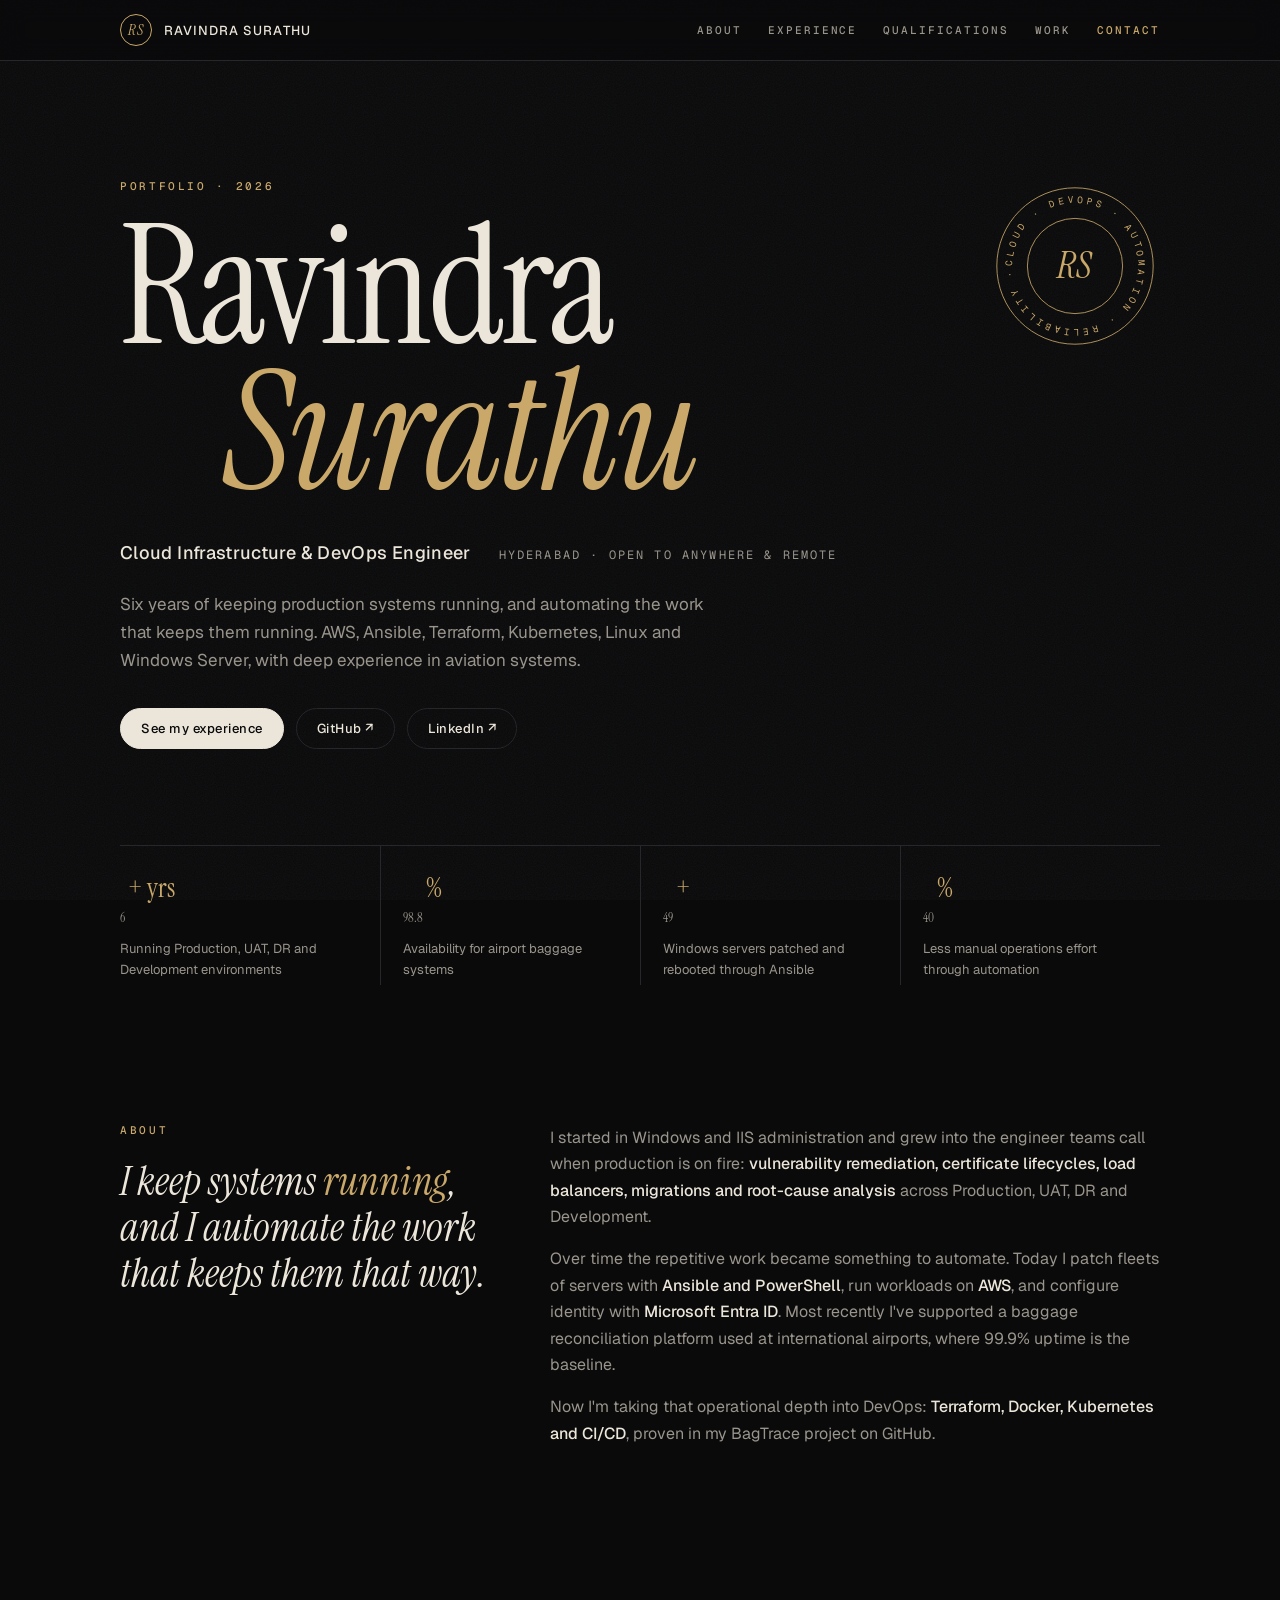
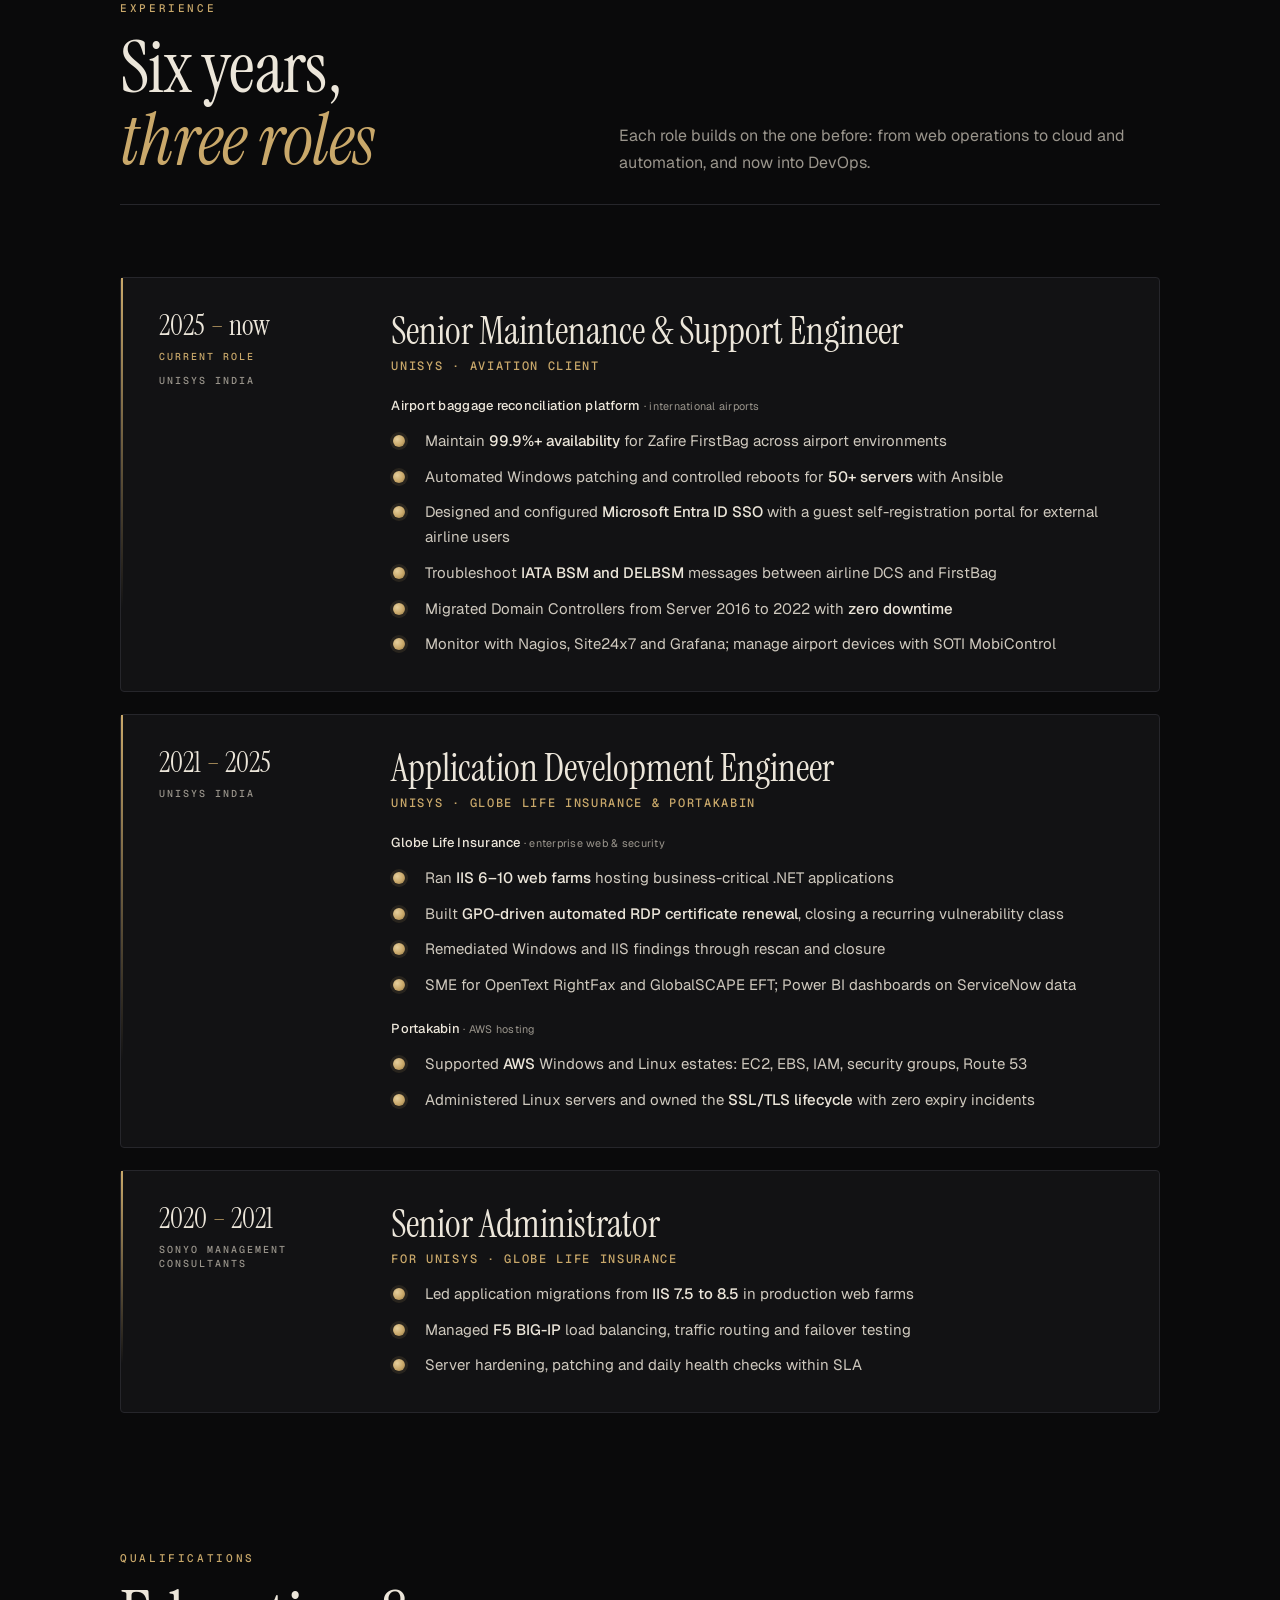
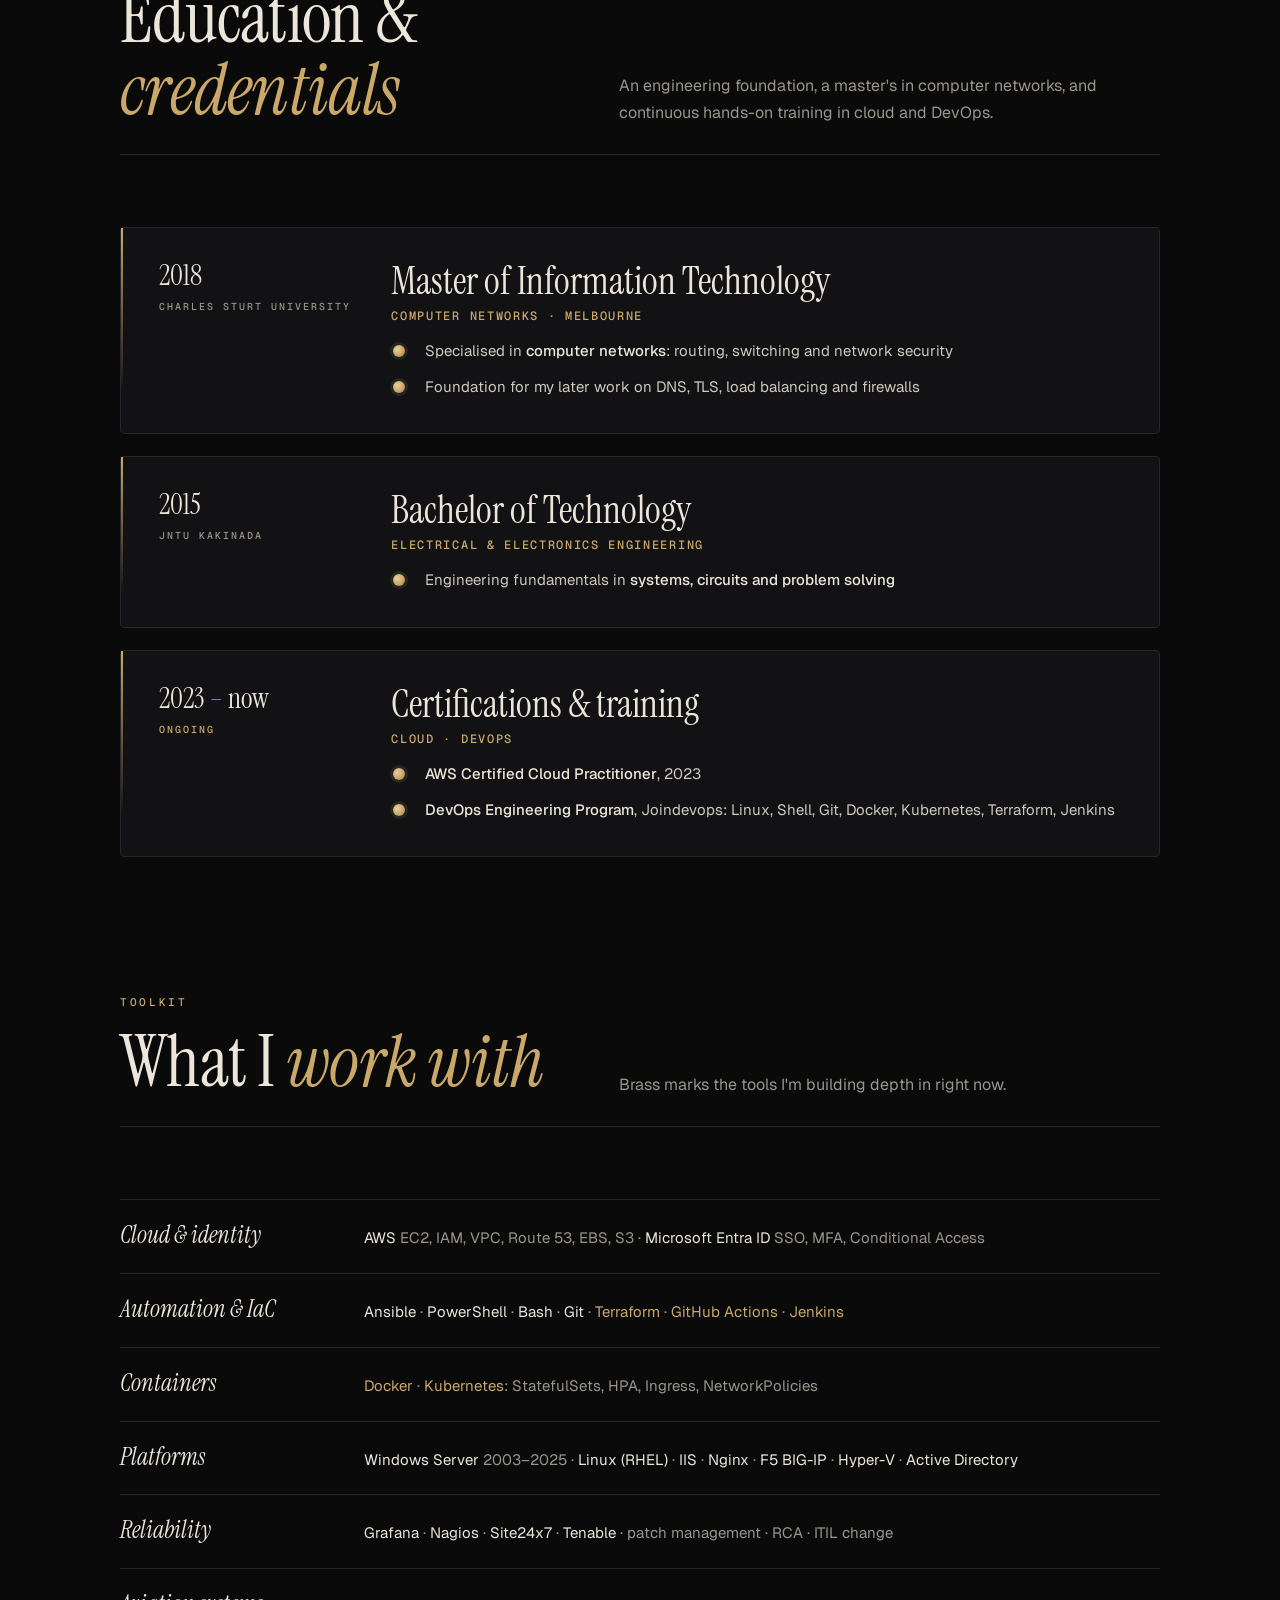
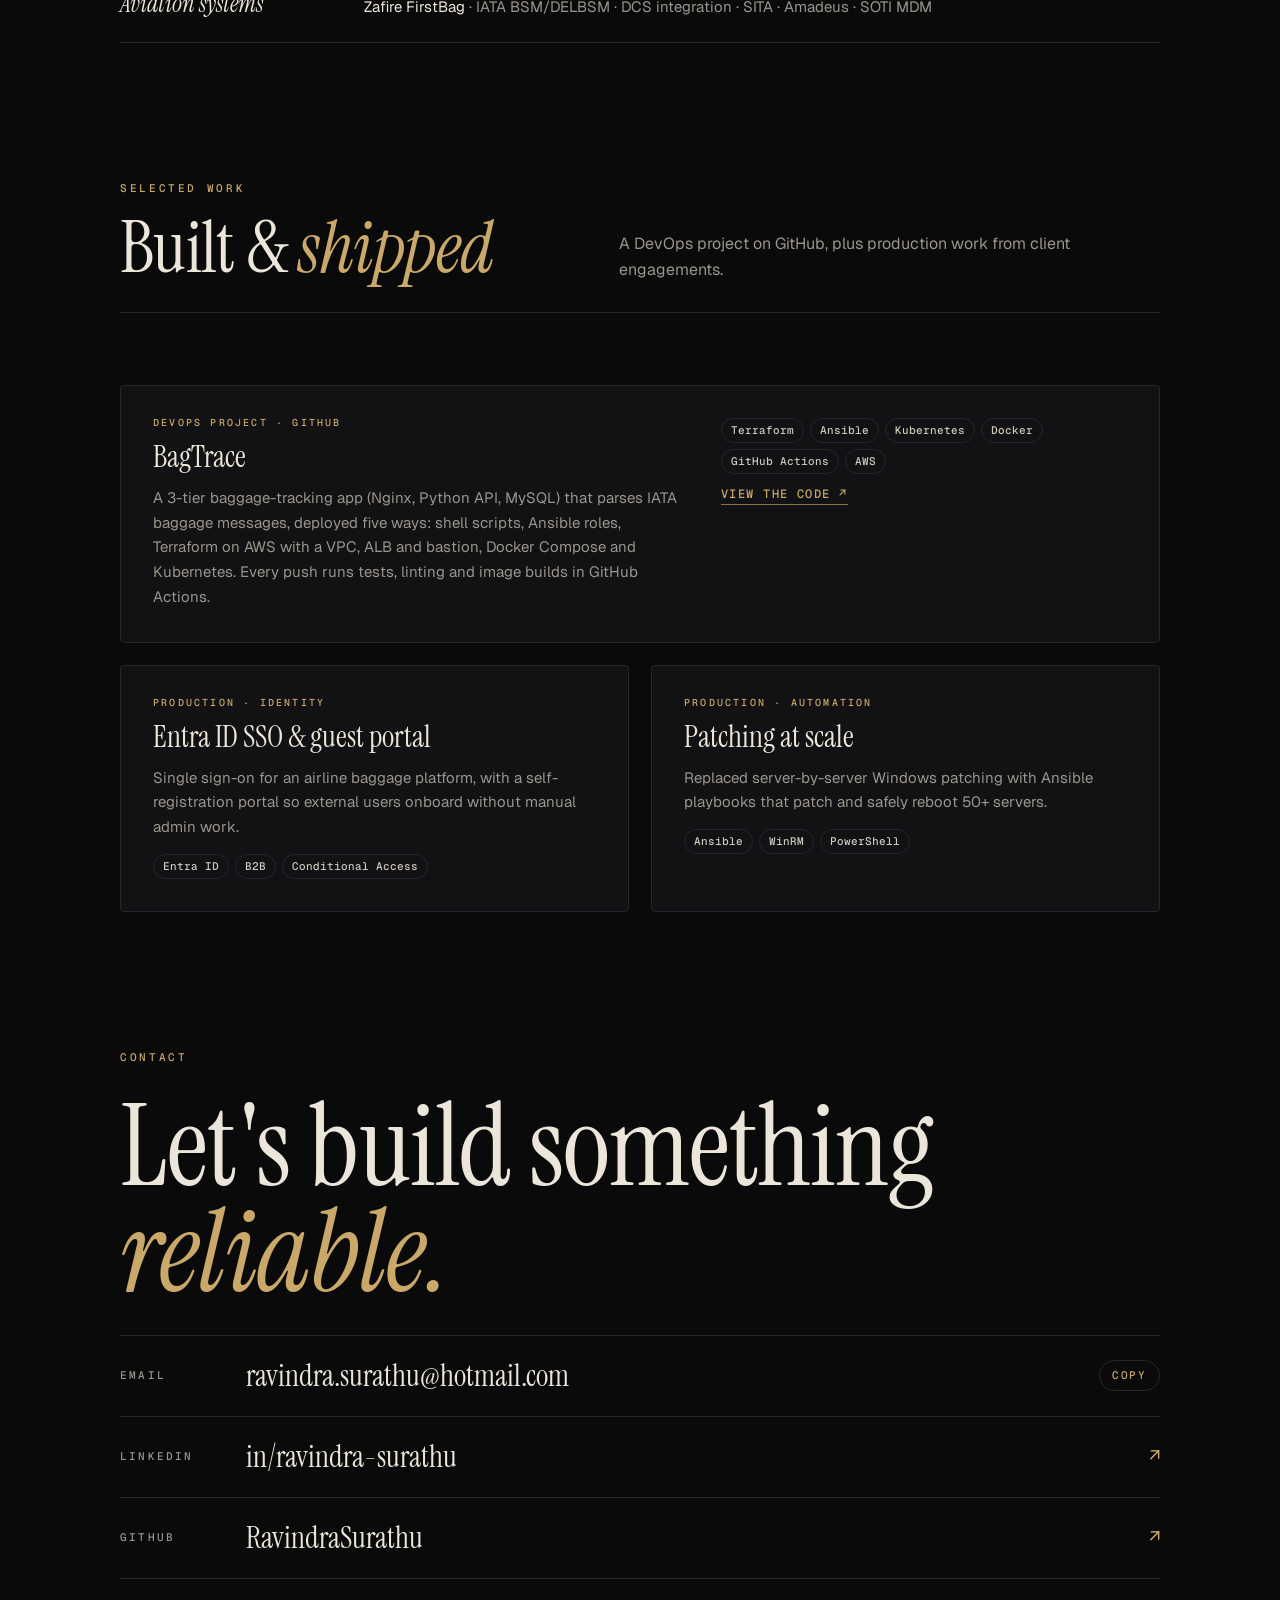
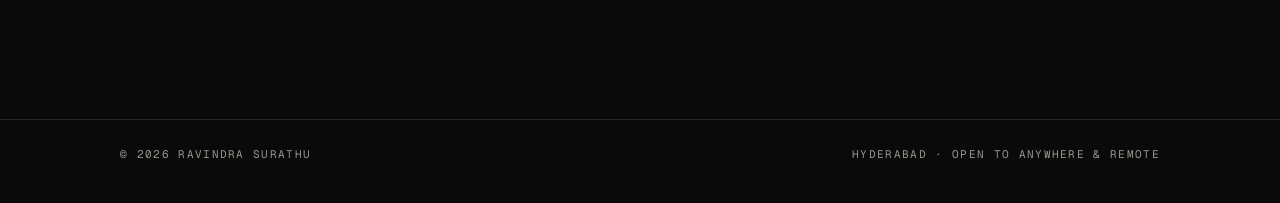
==== classic/index.html @ 998b2d58 "Add classic black portfolio at /classic Black and brass design; experience and qualifications fly in" ====
<!doctype html>
<html lang="en">
<head>
<meta charset="utf-8">
<meta name="viewport" content="width=device-width, initial-scale=1, viewport-fit=cover">
<title>Ravindra Surathu · Portfolio</title>
<meta name="claude:viewport-fit-sides" content="cover">
<meta name="description" content="Ravindra Surathu: Cloud Infrastructure & DevOps Engineer. AWS, Terraform, Ansible, Kubernetes, Linux and Windows Server.">
<link rel="preconnect" href="https://fonts.googleapis.com">
<link rel="preconnect" href="https://fonts.gstatic.com" crossorigin>
<link rel="stylesheet" href="https://fonts.googleapis.com/css2?family=Instrument+Serif:ital@0;1&family=Geist:wght@400;500;600&family=Geist+Mono:wght@400;500&display=swap">
<style>
/* Layout: a black-tie monograph. Generous margins, serif display, brass hairlines.
   Signature motif: a brass seal that stamps. Roles fly in from the right and land with a stamp;
   their bullets stamp down one by one. Deliberately single dark theme. */
:root{
  --ink:#0A0A0B;        /* page */
  --onyx:#121214;       /* raised surface */
  --rule:#26262B;       /* hairlines */
  --ivory:#ECE6DA;      /* primary text */
  --ash:#9A958C;        /* secondary text */
  --brass:#C9A86A;      /* the one accent */
  --brass-deep:#8C7444;
  --serif:"Instrument Serif","Times New Roman",Georgia,serif;
  --sans:"Geist",system-ui,-apple-system,"Segoe UI",sans-serif;
  --mono:"Geist Mono",ui-monospace,Menlo,Consolas,monospace;
  color-scheme:dark;
}
*{box-sizing:border-box}
html{scroll-behavior:smooth;overflow-x:clip}
body{margin:0;background:var(--ink);color:var(--ivory);font:400 16px/1.65 var(--sans);-webkit-font-smoothing:antialiased;overflow-x:clip}
body::before{content:"";position:fixed;inset:0 0 auto;height:env(safe-area-inset-top,0px);z-index:10;background:var(--ink)}
/* faint grain for depth */
body::after{content:"";position:fixed;inset:0;pointer-events:none;z-index:0;opacity:.05;
  background-image:url("data:image/svg+xml,%3Csvg xmlns='http://www.w3.org/2000/svg' width='160' height='160'%3E%3Cfilter id='n'%3E%3CfeTurbulence type='fractalNoise' baseFrequency='.9' numOctaves='2' stitchTiles='stitch'/%3E%3C/filter%3E%3Crect width='100%25' height='100%25' filter='url(%23n)'/%3E%3C/svg%3E")}
a{color:inherit}
:focus-visible{outline:1px solid var(--brass);outline-offset:4px}
.wrap{position:relative;z-index:1;max-width:1080px;margin:0 auto;padding-left:max(20px,env(safe-area-inset-left,0px));padding-right:max(20px,env(safe-area-inset-right,0px))}
.label{font:500 11px/1 var(--mono);letter-spacing:.24em;text-transform:uppercase;color:var(--brass)}
h1,h2,h3{font-family:var(--serif);font-weight:400;margin:0;text-wrap:balance;line-height:1}
h2{font-size:clamp(40px,6vw,72px);letter-spacing:-.01em}
h2 em{color:var(--brass)}
section{padding-block:clamp(80px,11vw,140px);overflow-x:clip}
.sec-head{display:grid;grid-template-columns:minmax(0,1fr) minmax(0,1.2fr);gap:24px 48px;align-items:end;margin-bottom:clamp(40px,6vw,72px);padding-bottom:28px;border-bottom:1px solid var(--rule)}
.sec-head p{margin:0;color:var(--ash);max-width:46ch}
@media (max-width:760px){.sec-head{grid-template-columns:1fr}}

/* progress hairline */
.progress{position:fixed;top:env(safe-area-inset-top,0px);left:0;height:1px;width:100%;transform-origin:0 50%;transform:scaleX(0);background:var(--brass);z-index:30}

/* ---------- nav ---------- */
nav{position:sticky;top:env(safe-area-inset-top,0px);z-index:20;background:rgba(10,10,11,.78);backdrop-filter:blur(12px);border-bottom:1px solid var(--rule)}
nav .wrap{display:flex;justify-content:space-between;align-items:center;gap:16px;padding-block:14px}
.mark{display:flex;align-items:center;gap:12px;text-decoration:none}
.mark .seal-sm{width:32px;height:32px;border-radius:50%;border:1px solid var(--brass);display:grid;place-items:center;font:italic 15px/1 var(--serif);color:var(--brass)}
.mark span{font:500 13px/1 var(--sans);letter-spacing:.08em}
.links{display:flex;gap:26px;font:500 11px/1 var(--mono);letter-spacing:.18em;text-transform:uppercase}
.links a{text-decoration:none;color:var(--ash);transition:color .2s}
.links a:hover{color:var(--ivory)}
@media (max-width:720px){.links a:not(.keep){display:none}}

/* ---------- hero ---------- */
.hero{padding-block:clamp(64px,10vw,120px) clamp(56px,8vw,96px)}
.hero-grid{display:grid;grid-template-columns:minmax(0,1fr) auto;gap:40px;align-items:start}
.hero h1{font-size:clamp(64px,13vw,168px);letter-spacing:-.02em;line-height:.88}
.hero h1 .l2{display:block;font-style:italic;color:var(--brass);padding-left:clamp(24px,8vw,120px)}
.hero .role{margin-top:34px;display:flex;flex-wrap:wrap;gap:10px 28px;align-items:baseline}
.hero .role b{font:500 clamp(15px,1.6vw,18px)/1.3 var(--sans);letter-spacing:.02em}
.hero .role span{font:400 12px/1 var(--mono);letter-spacing:.18em;text-transform:uppercase;color:var(--ash)}
.hero p.lede{max-width:56ch;color:var(--ash);margin:26px 0 0;font-size:17px}
.cta{display:flex;flex-wrap:wrap;gap:12px;margin-top:34px}
.btn{display:inline-flex;align-items:center;gap:10px;padding:13px 20px;border:1px solid var(--rule);border-radius:999px;text-decoration:none;font:500 13px/1 var(--sans);letter-spacing:.04em;transition:border-color .25s,background .25s,color .25s}
.btn:hover{border-color:var(--brass)}
.btn.solid{background:var(--ivory);color:var(--ink);border-color:var(--ivory)}
.btn.solid:hover{background:var(--brass);border-color:var(--brass)}
/* the big seal */
.seal{width:clamp(120px,14vw,170px);aspect-ratio:1;position:relative;color:var(--brass)}
.seal svg{width:100%;height:100%;display:block}
.seal .spin{transform-origin:50% 50%;animation:spin 40s linear infinite}
@keyframes spin{to{transform:rotate(360deg)}}
.seal.stamped{animation:bigStamp .9s cubic-bezier(.2,.9,.2,1) both .5s}
@keyframes bigStamp{0%{transform:scale(2.4) rotate(-14deg);opacity:0}55%{transform:scale(.92) rotate(2deg);opacity:1}75%{transform:scale(1.04) rotate(0)}100%{transform:scale(1)}}
@media (max-width:640px){.hero-grid{grid-template-columns:1fr}.seal{order:-1;width:110px}}

/* figures */
.figures{display:grid;grid-template-columns:repeat(4,minmax(0,1fr));border-top:1px solid var(--rule)}
.fig{padding:26px 22px 4px 0;display:grid;gap:8px}
.fig+.fig{padding-left:22px;border-left:1px solid var(--rule)}
.fig b{font:400 clamp(44px,5.4vw,64px)/.9 var(--serif);font-variant-numeric:tabular-nums}
.fig b sup{font-size:.42em;color:var(--brass);margin-left:3px;vertical-align:.95em}
.fig span{font-size:13px;color:var(--ash);max-width:24ch}
@media (max-width:760px){.figures{grid-template-columns:repeat(2,minmax(0,1fr))}.fig:nth-child(3){padding-left:0;border-left:0}.fig:nth-child(n+3){border-top:1px solid var(--rule)}}

/* ---------- about ---------- */
.about-grid{display:grid;grid-template-columns:minmax(0,1fr) minmax(0,1.6fr);gap:48px}
.about-grid .quote{font:italic 400 clamp(28px,3.4vw,40px)/1.15 var(--serif);color:var(--ivory)}
.about-grid .quote em{color:var(--brass)}
.about-grid p{margin:0 0 16px;color:var(--ash);max-width:62ch}
.about-grid p strong{color:var(--ivory);font-weight:500}
@media (max-width:760px){.about-grid{grid-template-columns:1fr;gap:24px}}

/* ---------- entries (experience + qualifications) ---------- */
.entries{display:grid;gap:22px}
.entry{display:grid;grid-template-columns:200px minmax(0,1fr);gap:32px;padding:34px clamp(20px,3vw,40px);background:var(--onyx);border:1px solid var(--rule);border-radius:4px;position:relative;will-change:transform}
.entry::before{content:"";position:absolute;left:0;top:0;bottom:0;width:2px;background:linear-gradient(var(--brass),transparent 80%);opacity:0;transition:opacity .6s .5s}
.entry.in::before{opacity:1}
.when{display:grid;gap:10px;align-content:start}
.when .yrs{font:400 28px/1 var(--serif);color:var(--ivory)}
.when .yrs i{color:var(--brass)}
.when .tag{font:500 10px/1.4 var(--mono);letter-spacing:.2em;text-transform:uppercase;color:var(--ash)}
.when .now{color:var(--brass)}
.entry h3{font-size:clamp(28px,3.2vw,38px)}
.entry .org{margin-top:8px;font:500 12px/1.4 var(--mono);letter-spacing:.14em;text-transform:uppercase;color:var(--brass)}
.entry .sub{margin:22px 0 10px;font:500 13px/1.4 var(--sans);color:var(--ivory);letter-spacing:.02em}
.entry .sub small{color:var(--ash);font-weight:400}
.entry p.note{margin:12px 0 0;color:var(--ash);font-size:15px}
.stamps{list-style:none;margin:14px 0 0;padding:0;display:grid;gap:11px}
.stamps li{position:relative;padding-left:34px;color:#CFC9BE;font-size:15px}
.stamps li::before{content:"";position:absolute;left:2px;top:.42em;width:12px;height:12px;border-radius:50%;
  background:radial-gradient(circle at 35% 35%,#E6CF9C,var(--brass) 55%,var(--brass-deep));box-shadow:0 0 0 3px rgba(201,168,106,.12)}
.stamps li::after{content:"";position:absolute;left:2px;top:.42em;width:12px;height:12px;border-radius:50%;border:1px solid var(--brass);opacity:0}
.stamps li b{color:var(--ivory);font-weight:500}
@media (max-width:720px){.entry{grid-template-columns:1fr;gap:16px}}

/* fly-in from the right, then stamp */
.fly.pre{opacity:0;transform:translateX(min(36vw,420px))}
.fly.in{animation:flyStamp 1s cubic-bezier(.16,.84,.24,1) both}
@keyframes flyStamp{
  0%{opacity:0;transform:translateX(min(36vw,420px)) rotate(1.2deg)}
  58%{opacity:1;transform:translateX(-14px) rotate(-.3deg)}
  70%{transform:translateX(0) scale(1.025);box-shadow:0 30px 60px -30px rgba(0,0,0,.9)}
  80%{transform:scale(.988)}
  100%{transform:none}
}
.fly.pre .stamps li{opacity:0}
.fly.in .stamps li{animation:stampLi .6s cubic-bezier(.2,.9,.25,1) both;animation-delay:calc(.75s + var(--n) * .12s)}
.fly.in .stamps li::before{animation:seal .6s cubic-bezier(.2,.9,.25,1) both;animation-delay:calc(.75s + var(--n) * .12s)}
.fly.in .stamps li::after{animation:ring .9s ease-out both;animation-delay:calc(.95s + var(--n) * .12s)}
@keyframes stampLi{0%{opacity:0;transform:translateX(70px)}55%{opacity:1;transform:translateX(0) translateY(-5px) scale(1.04)}72%{transform:translateY(1px) scale(.99)}100%{opacity:1;transform:none}}
@keyframes seal{0%{transform:scale(2.6) rotate(-30deg);opacity:0}60%{transform:scale(.8) rotate(0);opacity:1}100%{transform:scale(1)}}
@keyframes ring{0%{opacity:.9;transform:scale(1)}100%{opacity:0;transform:scale(3.2)}}

/* ---------- skills ---------- */
.skills{display:grid;border-top:1px solid var(--rule)}
.skill-row{display:grid;grid-template-columns:220px minmax(0,1fr);gap:24px;padding:22px 0;border-bottom:1px solid var(--rule);align-items:baseline}
.skill-row h4{margin:0;font:italic 400 24px/1.1 var(--serif);color:var(--ivory)}
.skill-row p{margin:0;color:var(--ash);font-size:15px}
.skill-row p span{color:var(--ivory)}
.skill-row p i{font-style:normal;color:var(--brass)}
@media (max-width:640px){.skill-row{grid-template-columns:1fr;gap:6px}}

/* ---------- work ---------- */
.works{display:grid;grid-template-columns:repeat(2,minmax(0,1fr));gap:22px}
.work{padding:32px;border:1px solid var(--rule);border-radius:4px;display:grid;gap:14px;align-content:start;background:var(--onyx);transition:border-color .3s,transform .3s}
.work:hover{border-color:var(--brass-deep);transform:translateY(-3px)}
.work .k{font:500 10px/1 var(--mono);letter-spacing:.22em;text-transform:uppercase;color:var(--brass)}
.work h3{font-size:30px}
.work p{margin:0;color:var(--ash);font-size:15px}
.work .chips{display:flex;flex-wrap:wrap;gap:6px}
.work .chips span{font:500 11px/1 var(--mono);padding:6px 9px;border:1px solid var(--rule);border-radius:999px;color:#CFC9BE}
.work a.more{justify-self:start;font:500 12px/1 var(--mono);letter-spacing:.12em;text-transform:uppercase;color:var(--brass);text-decoration:none;border-bottom:1px solid var(--brass-deep);padding-bottom:4px}
.work.feature{grid-column:1/-1;grid-template-columns:minmax(0,1.3fr) minmax(0,1fr);gap:14px 40px}
.work.feature .side{display:grid;gap:14px;align-content:start}
@media (max-width:760px){.works{grid-template-columns:1fr}.work.feature{grid-template-columns:1fr}}

/* ---------- contact ---------- */
.contact{text-align:left;display:grid;gap:30px}
.contact h2{font-size:clamp(48px,9vw,120px);line-height:.92}
.contact h2 em{display:block}
.c-rows{display:grid;border-top:1px solid var(--rule)}
.c-row{display:flex;justify-content:space-between;align-items:center;gap:16px;padding:22px 0;border-bottom:1px solid var(--rule);text-decoration:none;min-width:0}
.c-row .k{font:500 11px/1 var(--mono);letter-spacing:.2em;text-transform:uppercase;color:var(--ash);width:110px;flex:none}
.c-row .v{flex:1;font:400 clamp(20px,2.6vw,30px)/1.2 var(--serif);overflow-wrap:anywhere;user-select:all}
.c-row .go{color:var(--brass);font-size:18px}
.c-row button{background:none;border:1px solid var(--rule);color:var(--brass);font:500 11px/1 var(--mono);letter-spacing:.16em;padding:9px 12px;border-radius:999px;cursor:pointer}
a.c-row:hover .v{color:var(--brass)}
footer{position:relative;z-index:1;border-top:1px solid var(--rule);padding-block:26px 40px;color:var(--ash);font:400 11px/1.6 var(--mono);letter-spacing:.12em;text-transform:uppercase}
footer .wrap{display:flex;justify-content:space-between;gap:12px;flex-wrap:wrap}

/* simple fade for non-entry blocks below the fold */
.rise.pre{opacity:0;transform:translateY(24px)}
.rise.in{opacity:1;transform:none;transition:opacity .8s ease,transform .8s ease}

@media (prefers-reduced-motion:reduce){
  *,*::before,*::after{animation:none!important;transition:none!important}
  .fly.pre,.rise.pre,.fly.pre .stamps li{opacity:1!important;transform:none!important}
  html{scroll-behavior:auto}
}
</style>
</head>
<body>

<div class="progress" id="progress" aria-hidden="true"></div>

<nav>
  <div class="wrap">
    <a class="mark" href="#top"><span class="seal-sm">RS</span><span>RAVINDRA SURATHU</span></a>
    <div class="links">
      <a href="#about">About</a><a href="#experience">Experience</a><a href="#qualifications">Qualifications</a><a href="#work">Work</a><a class="keep" href="#contact" style="color:var(--brass)">Contact</a>
    </div>
  </div>
</nav>

<header class="hero" id="top">
  <div class="wrap">
    <div class="hero-grid">
      <div>
        <div class="label">Portfolio · 2026</div>
        <h1 style="margin-top:22px">Ravindra<span class="l2">Surathu</span></h1>
        <div class="role"><b>Cloud Infrastructure &amp; DevOps Engineer</b><span>Hyderabad · Open to anywhere &amp; remote</span></div>
        <p class="lede">Six years of keeping production systems running, and automating the work that keeps them running. AWS, Ansible, Terraform, Kubernetes, Linux and Windows Server, with deep experience in aviation systems.</p>
        <div class="cta">
          <a class="btn solid" href="#experience">See my experience</a>
          <a class="btn" href="https://github.com/RavindraSurathu" target="_blank" rel="noopener">GitHub ↗</a>
          <a class="btn" href="https://www.linkedin.com/in/ravindra-surathu/" target="_blank" rel="noopener">LinkedIn ↗</a>
        </div>
      </div>
      <div class="seal stamped" aria-hidden="true">
        <svg viewBox="0 0 200 200">
          <defs><path id="circ" d="M100,100 m-74,0 a74,74 0 1,1 148,0 a74,74 0 1,1 -148,0"/></defs>
          <g class="spin">
            <text font-family="Geist Mono, monospace" font-size="11" fill="currentColor" textLength="458" lengthAdjust="spacing">
              <textPath href="#circ">CLOUD · DEVOPS · AUTOMATION · RELIABILITY ·</textPath>
            </text>
          </g>
          <circle cx="100" cy="100" r="92" fill="none" stroke="currentColor" stroke-width="1"/>
          <circle cx="100" cy="100" r="56" fill="none" stroke="currentColor" stroke-width="1"/>
          <text x="100" y="114" text-anchor="middle" font-family="Instrument Serif, serif" font-style="italic" font-size="44" fill="currentColor">RS</text>
        </svg>
      </div>
    </div>
  </div>
</header>

<div class="wrap">
  <div class="figures">
    <div class="fig"><b><span class="count" data-to="6">6</span><sup>+ yrs</sup></b><span>Running Production, UAT, DR and Development environments</span></div>
    <div class="fig"><b><span class="count" data-to="99.9" data-dec="1">99.9</span><sup>%</sup></b><span>Availability for airport baggage systems</span></div>
    <div class="fig"><b><span class="count" data-to="50">50</span><sup>+</sup></b><span>Windows servers patched and rebooted through Ansible</span></div>
    <div class="fig"><b><span class="count" data-to="40">40</span><sup>%</sup></b><span>Less manual operations effort through automation</span></div>
  </div>
</div>

<main>
<section id="about">
  <div class="wrap">
    <div class="about-grid rise">
      <div><div class="label" style="margin-bottom:22px">About</div><div class="quote">I keep systems <em>running</em>, and I automate the work that keeps them that way.</div></div>
      <div>
        <p>I started in Windows and IIS administration and grew into the engineer teams call when production is on fire: <strong>vulnerability remediation, certificate lifecycles, load balancers, migrations and root-cause analysis</strong> across Production, UAT, DR and Development.</p>
        <p>Over time the repetitive work became something to automate. Today I patch fleets of servers with <strong>Ansible and PowerShell</strong>, run workloads on <strong>AWS</strong>, and configure identity with <strong>Microsoft Entra ID</strong>. Most recently I've supported a baggage reconciliation platform used at international airports, where 99.9% uptime is the baseline.</p>
        <p>Now I'm taking that operational depth into DevOps: <strong>Terraform, Docker, Kubernetes and CI/CD</strong>, proven in my BagTrace project on GitHub.</p>
      </div>
    </div>
  </div>
</section>

<section id="experience" style="padding-top:0">
  <div class="wrap">
    <div class="sec-head"><div><div class="label" style="margin-bottom:18px">Experience</div><h2>Six years, <em>three roles</em></h2></div><p>Each role builds on the one before: from web operations to cloud and automation, and now into DevOps.</p></div>
    <div class="entries">
      <article class="entry fly">
        <div class="when"><div class="yrs">2025 <i>–</i> now</div><div class="tag now">Current role</div><div class="tag">Unisys India</div></div>
        <div>
          <h3>Senior Maintenance &amp; Support Engineer</h3>
          <div class="org">Unisys · Aviation client</div>
          <div class="sub">Airport baggage reconciliation platform <small>· international airports</small></div>
          <ul class="stamps">
            <li>Maintain <b>99.9%+ availability</b> for Zafire FirstBag across airport environments</li>
            <li>Automated Windows patching and controlled reboots for <b>50+ servers</b> with Ansible</li>
            <li>Designed and configured <b>Microsoft Entra ID SSO</b> with a guest self-registration portal for external airline users</li>
            <li>Troubleshoot <b>IATA BSM and DELBSM</b> messages between airline DCS and FirstBag</li>
            <li>Migrated Domain Controllers from Server 2016 to 2022 with <b>zero downtime</b></li>
            <li>Monitor with Nagios, Site24x7 and Grafana; manage airport devices with SOTI MobiControl</li>
          </ul>
        </div>
      </article>

      <article class="entry fly">
        <div class="when"><div class="yrs">2021 <i>–</i> 2025</div><div class="tag">Unisys India</div></div>
        <div>
          <h3>Application Development Engineer</h3>
          <div class="org">Unisys · Globe Life Insurance &amp; Portakabin</div>
          <div class="sub">Globe Life Insurance <small>· enterprise web &amp; security</small></div>
          <ul class="stamps">
            <li>Ran <b>IIS 6–10 web farms</b> hosting business-critical .NET applications</li>
            <li>Built <b>GPO-driven automated RDP certificate renewal</b>, closing a recurring vulnerability class</li>
            <li>Remediated Windows and IIS findings through rescan and closure</li>
            <li>SME for OpenText RightFax and GlobalSCAPE EFT; Power BI dashboards on ServiceNow data</li>
          </ul>
          <div class="sub">Portakabin <small>· AWS hosting</small></div>
          <ul class="stamps">
            <li>Supported <b>AWS</b> Windows and Linux estates: EC2, EBS, IAM, security groups, Route 53</li>
            <li>Administered Linux servers and owned the <b>SSL/TLS lifecycle</b> with zero expiry incidents</li>
          </ul>
        </div>
      </article>

      <article class="entry fly">
        <div class="when"><div class="yrs">2020 <i>–</i> 2021</div><div class="tag">Sonyo Management Consultants</div></div>
        <div>
          <h3>Senior Administrator</h3>
          <div class="org">For Unisys · Globe Life Insurance</div>
          <ul class="stamps">
            <li>Led application migrations from <b>IIS 7.5 to 8.5</b> in production web farms</li>
            <li>Managed <b>F5 BIG-IP</b> load balancing, traffic routing and failover testing</li>
            <li>Server hardening, patching and daily health checks within SLA</li>
          </ul>
        </div>
      </article>
    </div>
  </div>
</section>

<section id="qualifications" style="padding-top:0">
  <div class="wrap">
    <div class="sec-head"><div><div class="label" style="margin-bottom:18px">Qualifications</div><h2>Education &amp; <em>credentials</em></h2></div><p>An engineering foundation, a master's in computer networks, and continuous hands-on training in cloud and DevOps.</p></div>
    <div class="entries">
      <article class="entry fly">
        <div class="when"><div class="yrs">2018</div><div class="tag">Charles Sturt University</div></div>
        <div>
          <h3>Master of Information Technology</h3>
          <div class="org">Computer Networks · Melbourne</div>
          <ul class="stamps">
            <li>Specialised in <b>computer networks</b>: routing, switching and network security</li>
            <li>Foundation for my later work on DNS, TLS, load balancing and firewalls</li>
          </ul>
        </div>
      </article>
      <article class="entry fly">
        <div class="when"><div class="yrs">2015</div><div class="tag">JNTU Kakinada</div></div>
        <div>
          <h3>Bachelor of Technology</h3>
          <div class="org">Electrical &amp; Electronics Engineering</div>
          <ul class="stamps">
            <li>Engineering fundamentals in <b>systems, circuits and problem solving</b></li>
          </ul>
        </div>
      </article>
      <article class="entry fly">
        <div class="when"><div class="yrs">2023 <i>–</i> now</div><div class="tag now">Ongoing</div></div>
        <div>
          <h3>Certifications &amp; training</h3>
          <div class="org">Cloud · DevOps</div>
          <ul class="stamps">
            <li><b>AWS Certified Cloud Practitioner</b>, 2023</li>
            <li><b>DevOps Engineering Program</b>, Joindevops: Linux, Shell, Git, Docker, Kubernetes, Terraform, Jenkins</li>
          </ul>
        </div>
      </article>
    </div>
  </div>
</section>

<section id="skills" style="padding-top:0">
  <div class="wrap">
    <div class="sec-head"><div><div class="label" style="margin-bottom:18px">Toolkit</div><h2>What I <em>work with</em></h2></div><p>Brass marks the tools I'm building depth in right now.</p></div>
    <div class="skills rise">
      <div class="skill-row"><h4>Cloud &amp; identity</h4><p><span>AWS</span> EC2, IAM, VPC, Route 53, EBS, S3 · <span>Microsoft Entra ID</span> SSO, MFA, Conditional Access</p></div>
      <div class="skill-row"><h4>Automation &amp; IaC</h4><p><span>Ansible</span> · <span>PowerShell</span> · <span>Bash</span> · <span>Git</span> · <i>Terraform</i> · <i>GitHub Actions</i> · <i>Jenkins</i></p></div>
      <div class="skill-row"><h4>Containers</h4><p><i>Docker</i> · <i>Kubernetes</i>: StatefulSets, HPA, Ingress, NetworkPolicies</p></div>
      <div class="skill-row"><h4>Platforms</h4><p><span>Windows Server</span> 2003–2025 · <span>Linux (RHEL)</span> · <span>IIS</span> · <span>Nginx</span> · <span>F5 BIG-IP</span> · <span>Hyper-V</span> · <span>Active Directory</span></p></div>
      <div class="skill-row"><h4>Reliability</h4><p><span>Grafana</span> · <span>Nagios</span> · <span>Site24x7</span> · <span>Tenable</span> · patch management · RCA · ITIL change</p></div>
      <div class="skill-row"><h4>Aviation systems</h4><p><span>Zafire FirstBag</span> · IATA BSM/DELBSM · DCS integration · SITA · Amadeus · SOTI MDM</p></div>
    </div>
  </div>
</section>

<section id="work" style="padding-top:0">
  <div class="wrap">
    <div class="sec-head"><div><div class="label" style="margin-bottom:18px">Selected work</div><h2>Built &amp; <em>shipped</em></h2></div><p>A DevOps project on GitHub, plus production work from client engagements.</p></div>
    <div class="works rise">
      <article class="work feature">
        <div style="display:grid;gap:14px;align-content:start">
          <div class="k">DevOps project · GitHub</div>
          <h3>BagTrace</h3>
          <p>A 3-tier baggage-tracking app (Nginx, Python API, MySQL) that parses IATA baggage messages, deployed five ways: shell scripts, Ansible roles, Terraform on AWS with a VPC, ALB and bastion, Docker Compose and Kubernetes. Every push runs tests, linting and image builds in GitHub Actions.</p>
        </div>
        <div class="side">
          <div class="chips"><span>Terraform</span><span>Ansible</span><span>Kubernetes</span><span>Docker</span><span>GitHub Actions</span><span>AWS</span></div>
          <a class="more" href="https://github.com/RavindraSurathu/bagtrace-devops" target="_blank" rel="noopener">View the code ↗</a>
        </div>
      </article>
      <article class="work">
        <div class="k">Production · Identity</div>
        <h3>Entra ID SSO &amp; guest portal</h3>
        <p>Single sign-on for an airline baggage platform, with a self-registration portal so external users onboard without manual admin work.</p>
        <div class="chips"><span>Entra ID</span><span>B2B</span><span>Conditional Access</span></div>
      </article>
      <article class="work">
        <div class="k">Production · Automation</div>
        <h3>Patching at scale</h3>
        <p>Replaced server-by-server Windows patching with Ansible playbooks that patch and safely reboot 50+ servers.</p>
        <div class="chips"><span>Ansible</span><span>WinRM</span><span>PowerShell</span></div>
      </article>
    </div>
  </div>
</section>

<section id="contact" style="padding-top:0">
  <div class="wrap contact rise">
    <div class="label">Contact</div>
    <h2>Let's build something <em>reliable.</em></h2>
    <div class="c-rows">
      <div class="c-row"><span class="k">Email</span><span class="v" id="email">ravindra.surathu@hotmail.com</span><button type="button" id="copyBtn">COPY</button></div>
      <a class="c-row" href="https://www.linkedin.com/in/ravindra-surathu/" target="_blank" rel="noopener"><span class="k">LinkedIn</span><span class="v">in/ravindra-surathu</span><span class="go" aria-hidden="true">↗</span></a>
      <a class="c-row" href="https://github.com/RavindraSurathu" target="_blank" rel="noopener"><span class="k">GitHub</span><span class="v">RavindraSurathu</span><span class="go" aria-hidden="true">↗</span></a>
    </div>
  </div>
</section>
</main>

<footer><div class="wrap"><span>© 2026 Ravindra Surathu</span><span>Hyderabad · Open to anywhere &amp; remote</span></div></footer>

<script>
(() => {
  const reduce = matchMedia('(prefers-reduced-motion: reduce)').matches;

  // Number each bullet so it stamps after the one before it.
  document.querySelectorAll('.stamps').forEach(list => {
    let n = 0;
    list.closest('.entry').querySelectorAll('.stamps li').forEach(li => li.style.setProperty('--n', n++));
  });

  // Scroll progress hairline.
  const bar = document.getElementById('progress');
  const onScroll = () => {
    const max = document.documentElement.scrollHeight - innerHeight;
    bar.style.transform = `scaleX(${max > 0 ? scrollY / max : 0})`;
  };
  addEventListener('scroll', onScroll, { passive: true }); onScroll();

  if (reduce || !('IntersectionObserver' in window)) return;

  // Only elements that start below the fold get a hidden pre-state; everything else is visible at rest.
  const animated = document.querySelectorAll('.fly, .rise');
  const io = new IntersectionObserver(entries => entries.forEach(e => {
    if (!e.isIntersecting) return;
    e.target.classList.remove('pre');
    e.target.classList.add('in');
    io.unobserve(e.target);
  }), { threshold: 0.18, rootMargin: '0px 0px -8% 0px' });
  animated.forEach(el => {
    if (el.getBoundingClientRect().top > innerHeight * 0.9) { el.classList.add('pre'); io.observe(el); }
    else el.classList.add('in');
  });

  // Count-up figures.
  const cio = new IntersectionObserver(entries => entries.forEach(e => {
    if (!e.isIntersecting) return;
    const el = e.target, to = +el.dataset.to, dec = +(el.dataset.dec || 0), t0 = performance.now();
    const step = now => { const p = Math.min(1, (now - t0) / 1500); el.textContent = (to * (1 - Math.pow(1 - p, 3))).toFixed(dec); if (p < 1) requestAnimationFrame(step); };
    requestAnimationFrame(step); cio.unobserve(el);
  }), { threshold: 0.6 });
  document.querySelectorAll('.count').forEach(c => cio.observe(c));
})();

// Copy email.
document.getElementById('copyBtn').addEventListener('click', e => {
  const btn = e.currentTarget, email = document.getElementById('email');
  const select = () => { const r = document.createRange(); r.selectNodeContents(email); const s = getSelection(); s.removeAllRanges(); s.addRange(r); btn.textContent = 'SELECTED'; };
  if (navigator.clipboard) navigator.clipboard.writeText(email.textContent).then(() => { btn.textContent = 'COPIED'; setTimeout(() => btn.textContent = 'COPY', 1600); }).catch(select);
  else select();
});
</script>

</body>
</html>
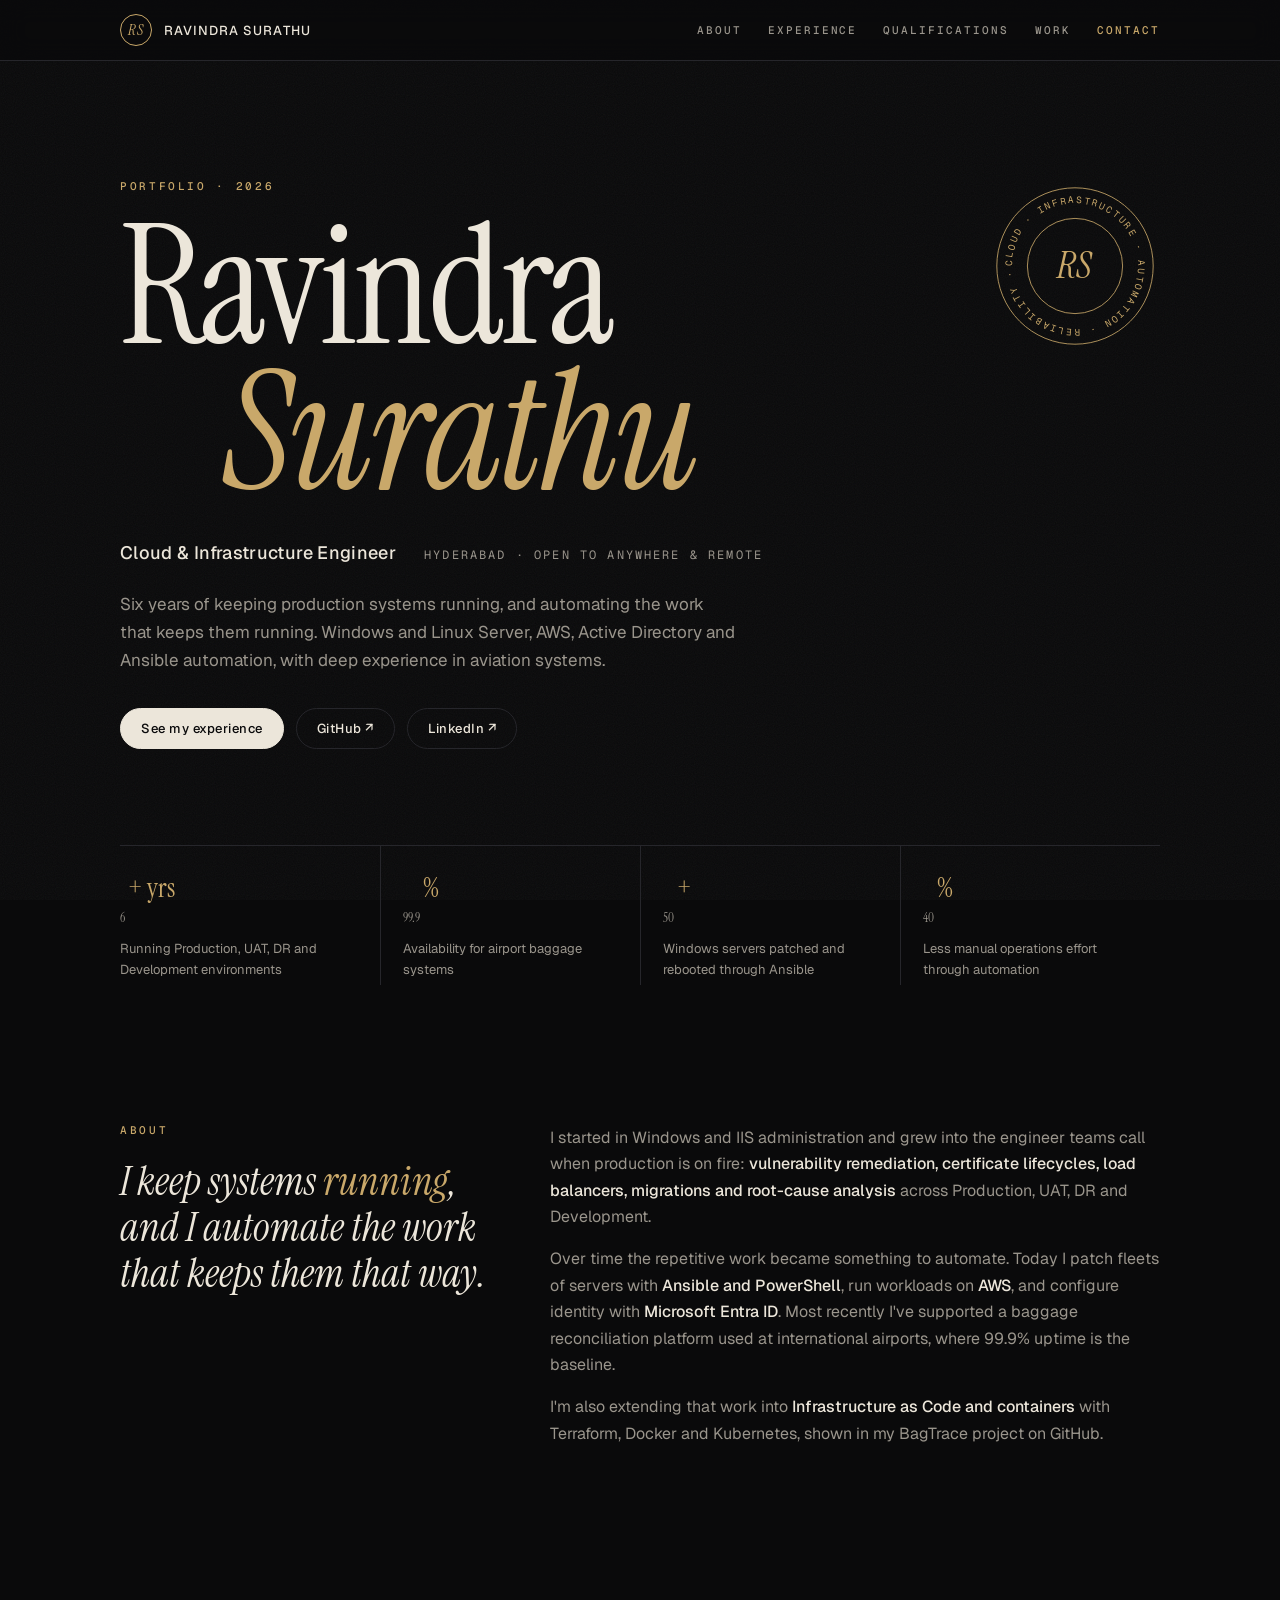
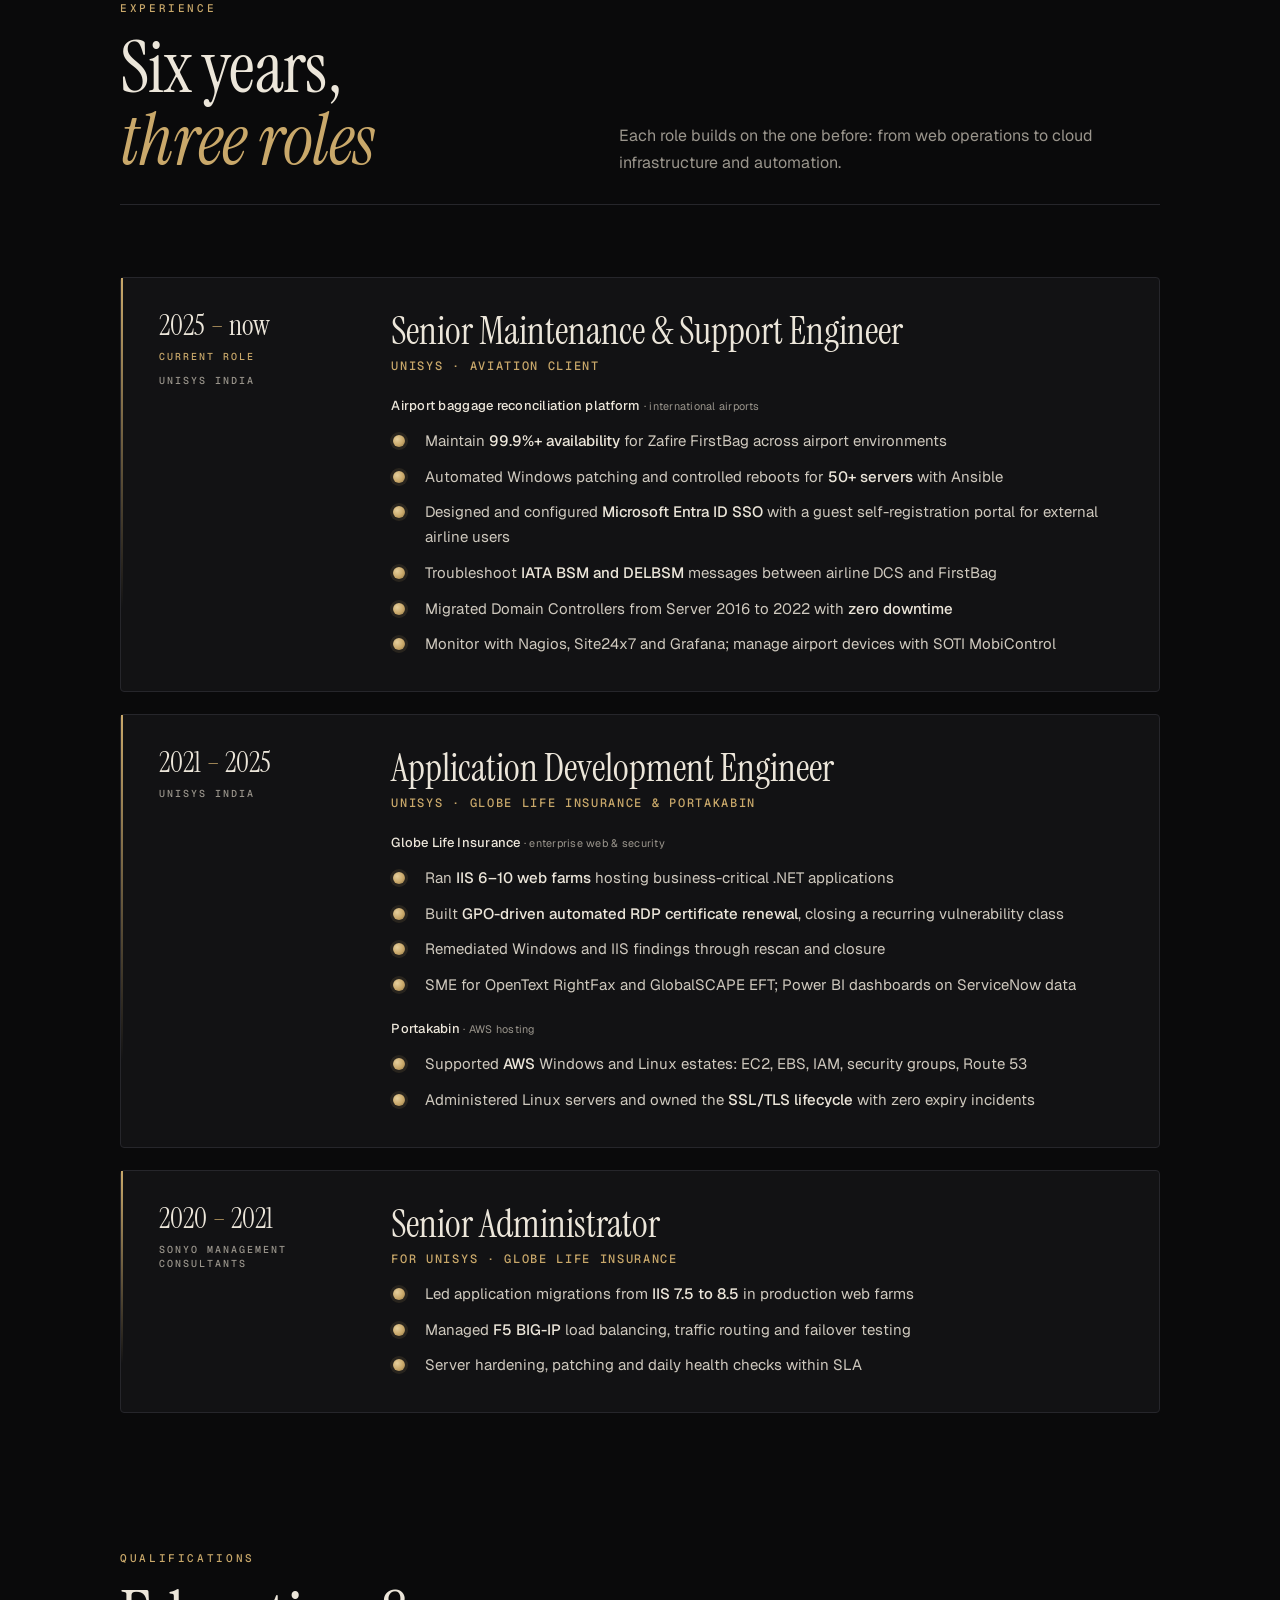
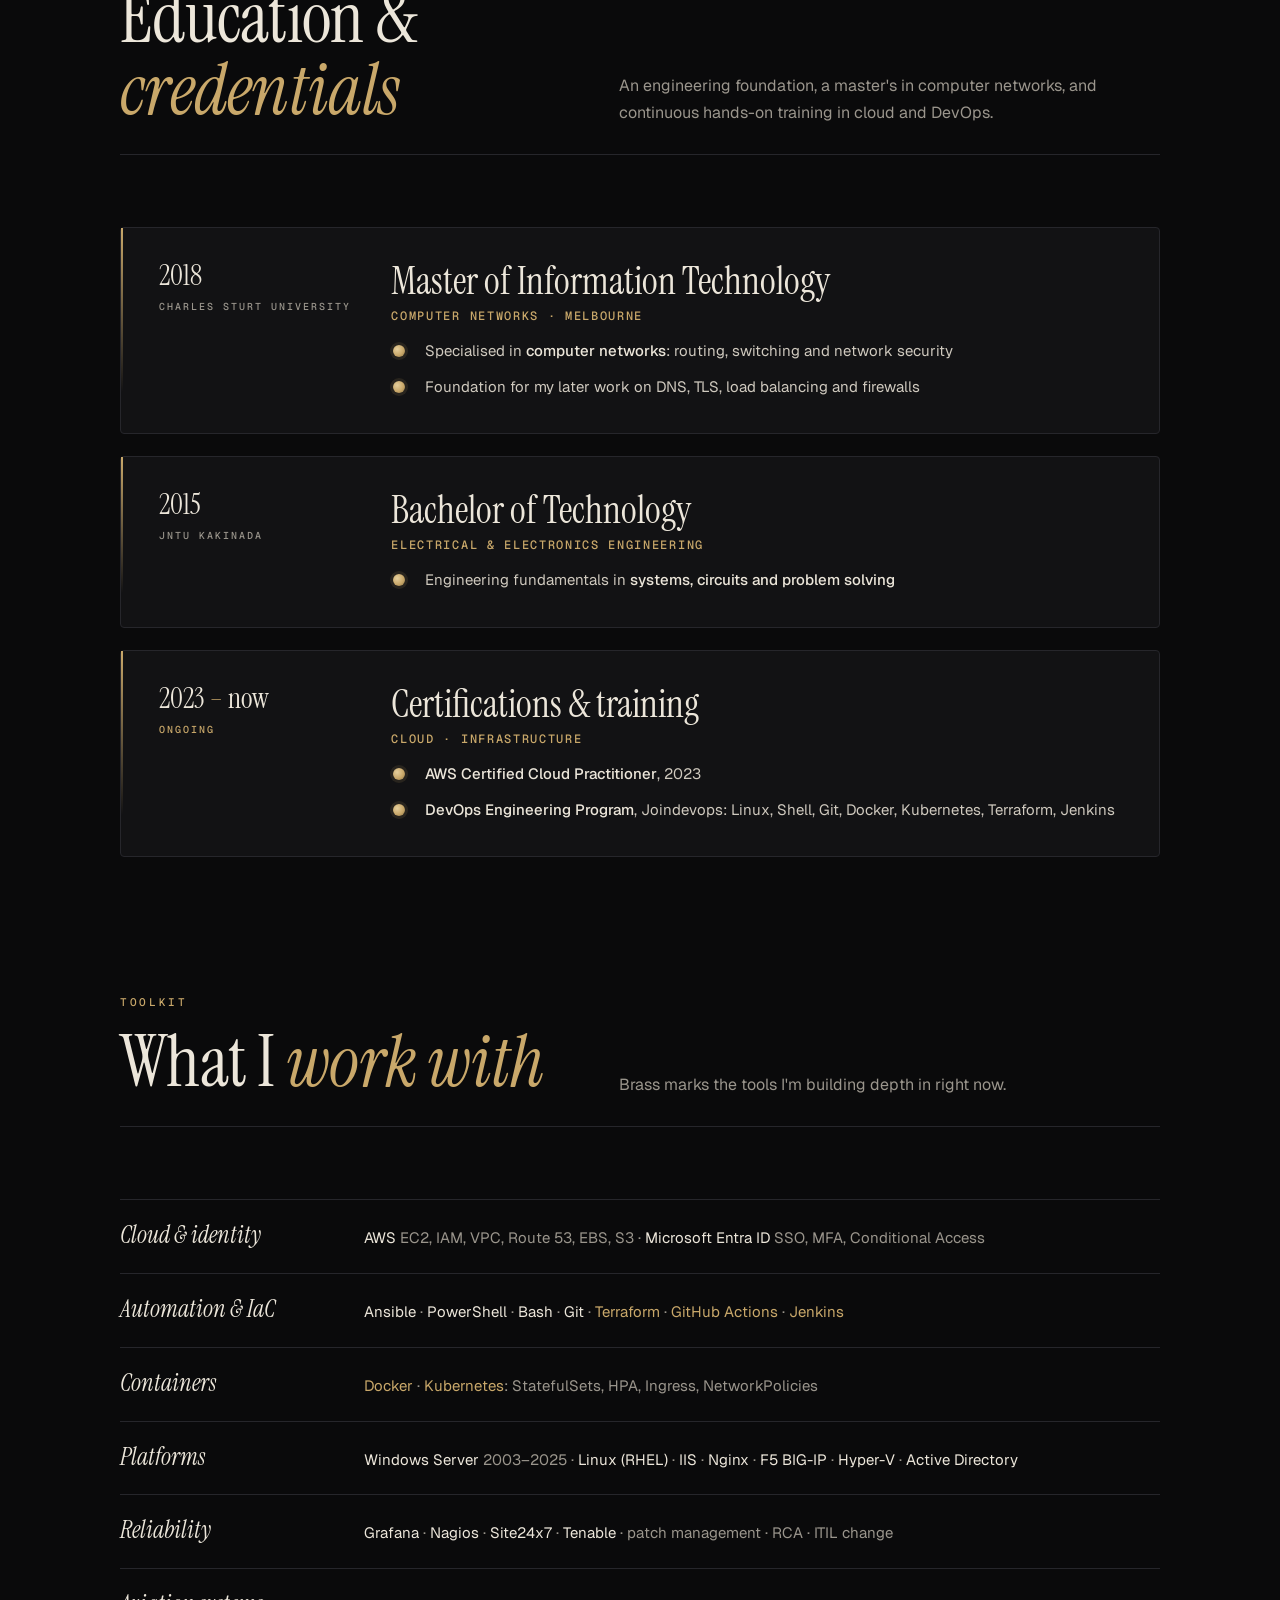
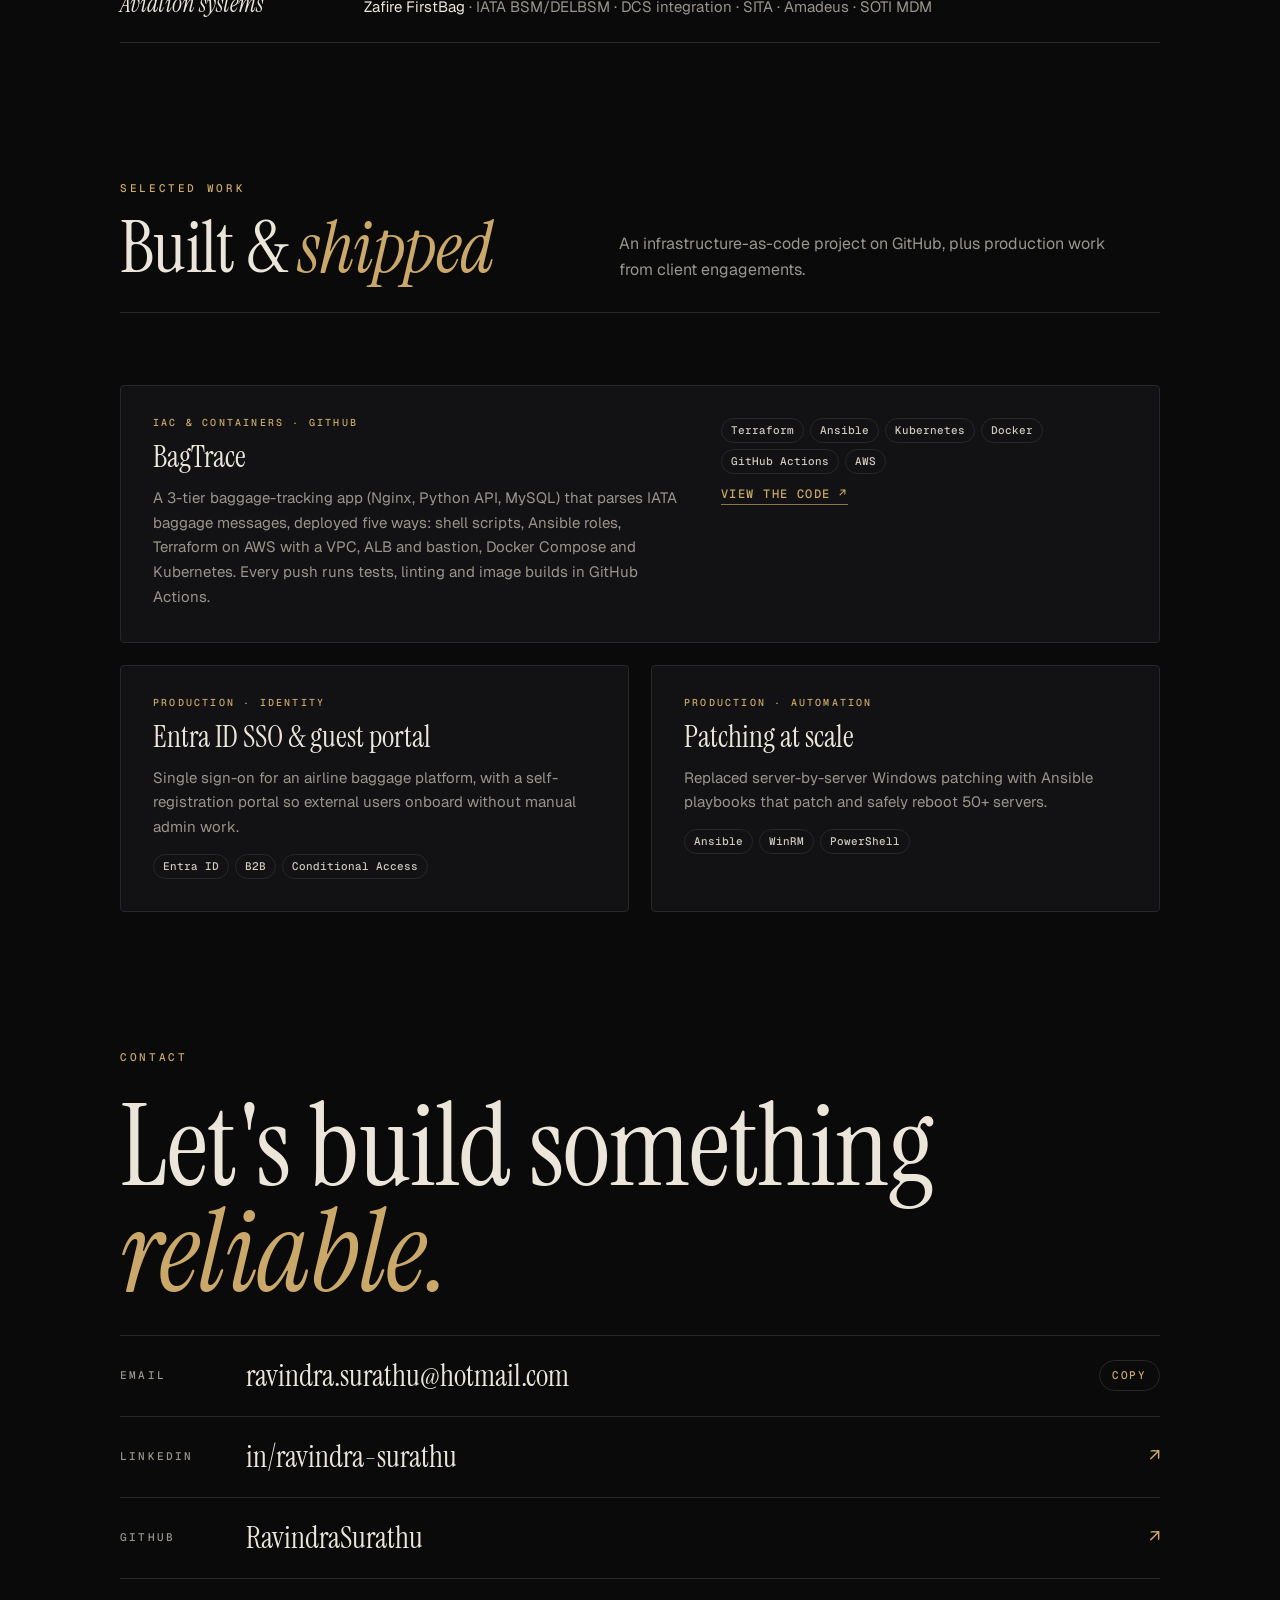
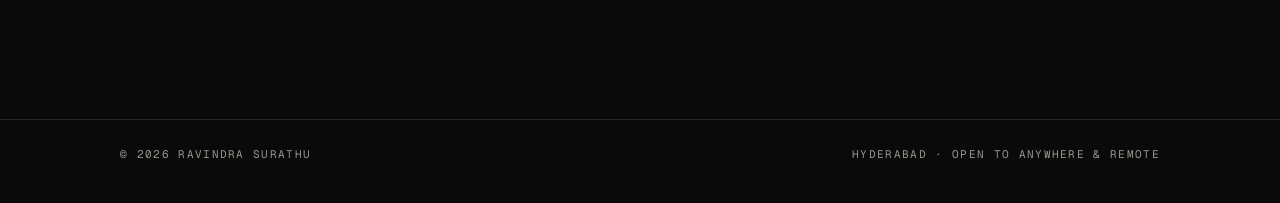
==== commit 309cc300: "Position profile as Cloud & Infrastructure Engineer Co-Authored-By: Claude Opus 5.5 <noreply@anthrop" ====
--- a/classic/index.html
+++ b/classic/index.html
@@ -5,7 +5,7 @@
 <meta name="viewport" content="width=device-width, initial-scale=1, viewport-fit=cover">
 <title>Ravindra Surathu · Portfolio</title>
 <meta name="claude:viewport-fit-sides" content="cover">
-<meta name="description" content="Ravindra Surathu: Cloud Infrastructure & DevOps Engineer. AWS, Terraform, Ansible, Kubernetes, Linux and Windows Server.">
+<meta name="description" content="Ravindra Surathu: Cloud & Infrastructure Engineer. Windows and Linux Server, AWS, Active Directory, Ansible and PowerShell automation.">
 <link rel="preconnect" href="https://fonts.googleapis.com">
 <link rel="preconnect" href="https://fonts.gstatic.com" crossorigin>
 <link rel="stylesheet" href="https://fonts.googleapis.com/css2?family=Instrument+Serif:ital@0;1&family=Geist:wght@400;500;600&family=Geist+Mono:wght@400;500&display=swap">
@@ -207,8 +207,8 @@
       <div>
         <div class="label">Portfolio · 2026</div>
         <h1 style="margin-top:22px">Ravindra<span class="l2">Surathu</span></h1>
-        <div class="role"><b>Cloud Infrastructure &amp; DevOps Engineer</b><span>Hyderabad · Open to anywhere &amp; remote</span></div>
-        <p class="lede">Six years of keeping production systems running, and automating the work that keeps them running. AWS, Ansible, Terraform, Kubernetes, Linux and Windows Server, with deep experience in aviation systems.</p>
+        <div class="role"><b>Cloud &amp; Infrastructure Engineer</b><span>Hyderabad · Open to anywhere &amp; remote</span></div>
+        <p class="lede">Six years of keeping production systems running, and automating the work that keeps them running. Windows and Linux Server, AWS, Active Directory and Ansible automation, with deep experience in aviation systems.</p>
         <div class="cta">
           <a class="btn solid" href="#experience">See my experience</a>
           <a class="btn" href="https://github.com/RavindraSurathu" target="_blank" rel="noopener">GitHub ↗</a>
@@ -220,7 +220,7 @@
           <defs><path id="circ" d="M100,100 m-74,0 a74,74 0 1,1 148,0 a74,74 0 1,1 -148,0"/></defs>
           <g class="spin">
             <text font-family="Geist Mono, monospace" font-size="11" fill="currentColor" textLength="458" lengthAdjust="spacing">
-              <textPath href="#circ">CLOUD · DEVOPS · AUTOMATION · RELIABILITY ·</textPath>
+              <textPath href="#circ">CLOUD · INFRASTRUCTURE · AUTOMATION · RELIABILITY ·</textPath>
             </text>
           </g>
           <circle cx="100" cy="100" r="92" fill="none" stroke="currentColor" stroke-width="1"/>
@@ -249,7 +249,7 @@
       <div>
         <p>I started in Windows and IIS administration and grew into the engineer teams call when production is on fire: <strong>vulnerability remediation, certificate lifecycles, load balancers, migrations and root-cause analysis</strong> across Production, UAT, DR and Development.</p>
         <p>Over time the repetitive work became something to automate. Today I patch fleets of servers with <strong>Ansible and PowerShell</strong>, run workloads on <strong>AWS</strong>, and configure identity with <strong>Microsoft Entra ID</strong>. Most recently I've supported a baggage reconciliation platform used at international airports, where 99.9% uptime is the baseline.</p>
-        <p>Now I'm taking that operational depth into DevOps: <strong>Terraform, Docker, Kubernetes and CI/CD</strong>, proven in my BagTrace project on GitHub.</p>
+        <p>I'm also extending that work into <strong>Infrastructure as Code and containers</strong> with Terraform, Docker and Kubernetes, shown in my BagTrace project on GitHub.</p>
       </div>
     </div>
   </div>
@@ -257,7 +257,7 @@
 
 <section id="experience" style="padding-top:0">
   <div class="wrap">
-    <div class="sec-head"><div><div class="label" style="margin-bottom:18px">Experience</div><h2>Six years, <em>three roles</em></h2></div><p>Each role builds on the one before: from web operations to cloud and automation, and now into DevOps.</p></div>
+    <div class="sec-head"><div><div class="label" style="margin-bottom:18px">Experience</div><h2>Six years, <em>three roles</em></h2></div><p>Each role builds on the one before: from web operations to cloud infrastructure and automation.</p></div>
     <div class="entries">
       <article class="entry fly">
         <div class="when"><div class="yrs">2025 <i>–</i> now</div><div class="tag now">Current role</div><div class="tag">Unisys India</div></div>
@@ -341,7 +341,7 @@
         <div class="when"><div class="yrs">2023 <i>–</i> now</div><div class="tag now">Ongoing</div></div>
         <div>
           <h3>Certifications &amp; training</h3>
-          <div class="org">Cloud · DevOps</div>
+          <div class="org">Cloud · Infrastructure</div>
           <ul class="stamps">
             <li><b>AWS Certified Cloud Practitioner</b>, 2023</li>
             <li><b>DevOps Engineering Program</b>, Joindevops: Linux, Shell, Git, Docker, Kubernetes, Terraform, Jenkins</li>
@@ -368,11 +368,11 @@
 
 <section id="work" style="padding-top:0">
   <div class="wrap">
-    <div class="sec-head"><div><div class="label" style="margin-bottom:18px">Selected work</div><h2>Built &amp; <em>shipped</em></h2></div><p>A DevOps project on GitHub, plus production work from client engagements.</p></div>
+    <div class="sec-head"><div><div class="label" style="margin-bottom:18px">Selected work</div><h2>Built &amp; <em>shipped</em></h2></div><p>An infrastructure-as-code project on GitHub, plus production work from client engagements.</p></div>
     <div class="works rise">
       <article class="work feature">
         <div style="display:grid;gap:14px;align-content:start">
-          <div class="k">DevOps project · GitHub</div>
+          <div class="k">IaC &amp; containers · GitHub</div>
           <h3>BagTrace</h3>
           <p>A 3-tier baggage-tracking app (Nginx, Python API, MySQL) that parses IATA baggage messages, deployed five ways: shell scripts, Ansible roles, Terraform on AWS with a VPC, ALB and bastion, Docker Compose and Kubernetes. Every push runs tests, linting and image builds in GitHub Actions.</p>
         </div>
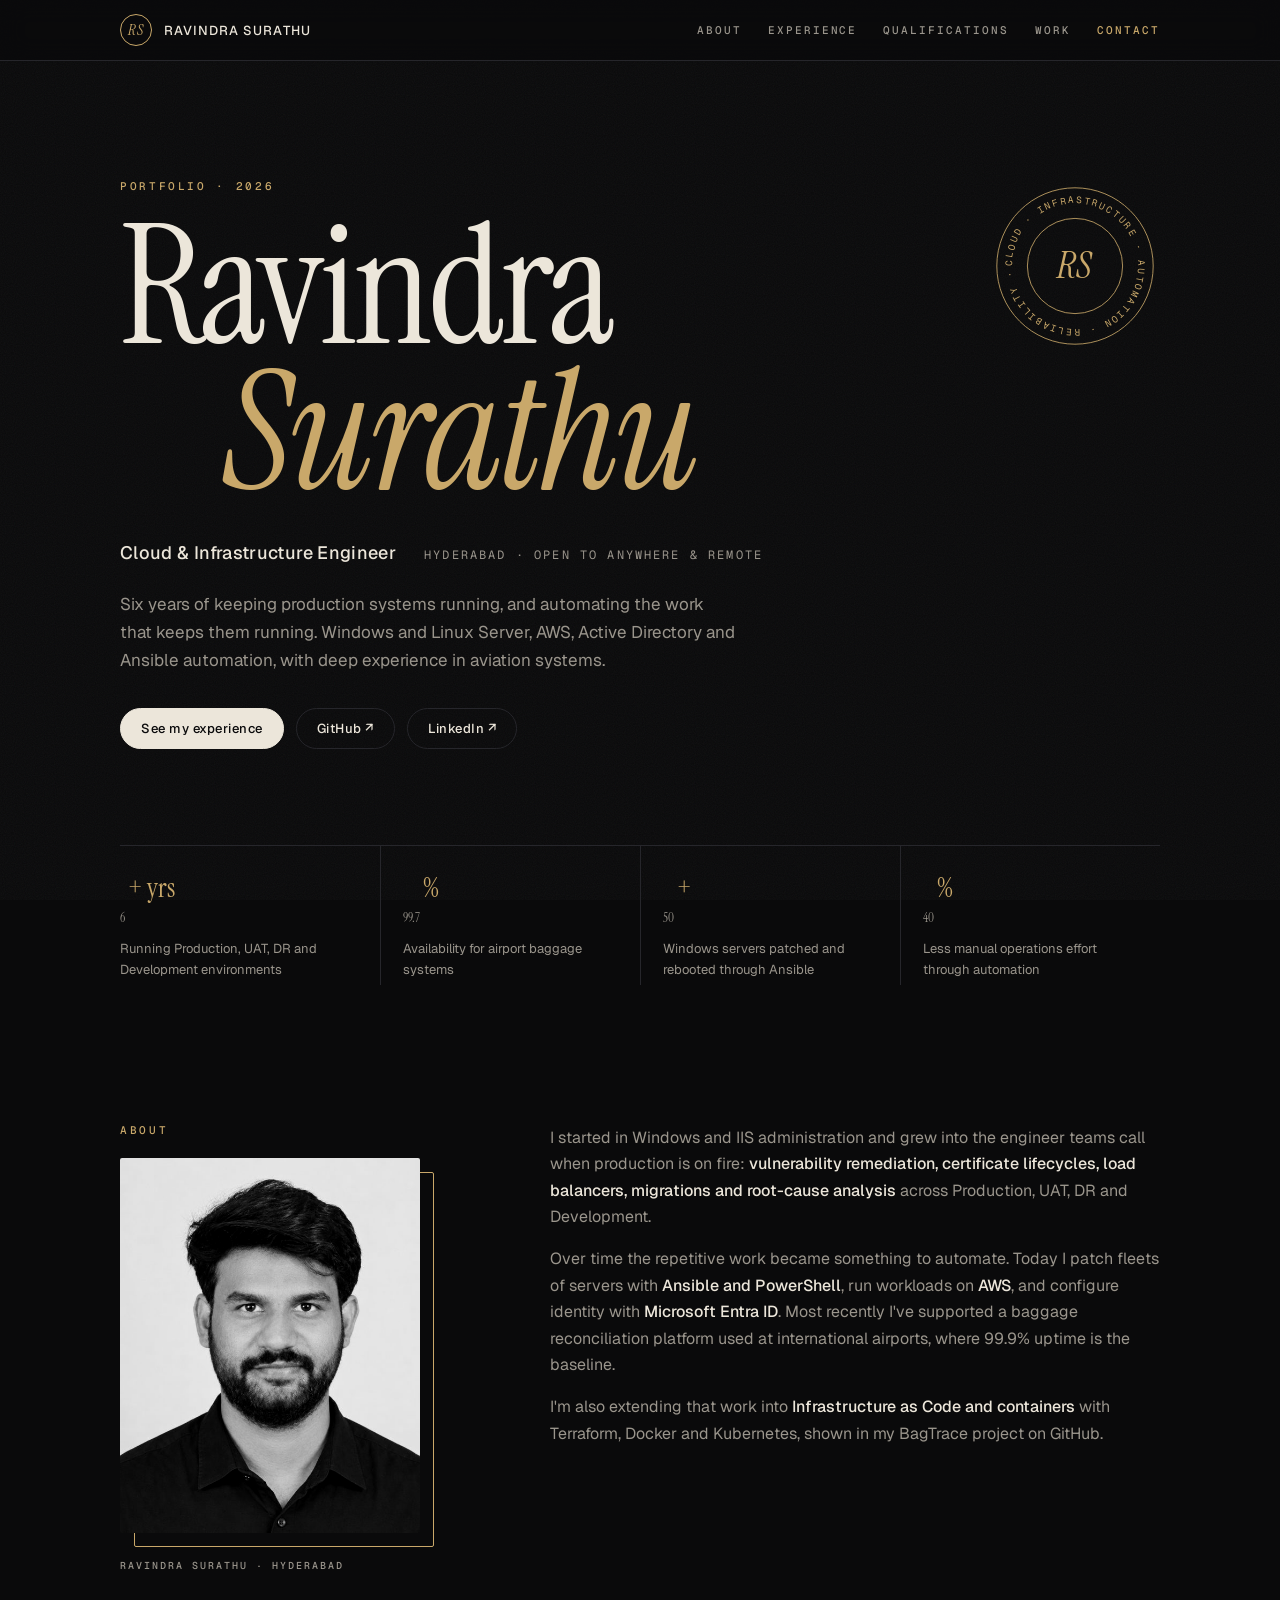
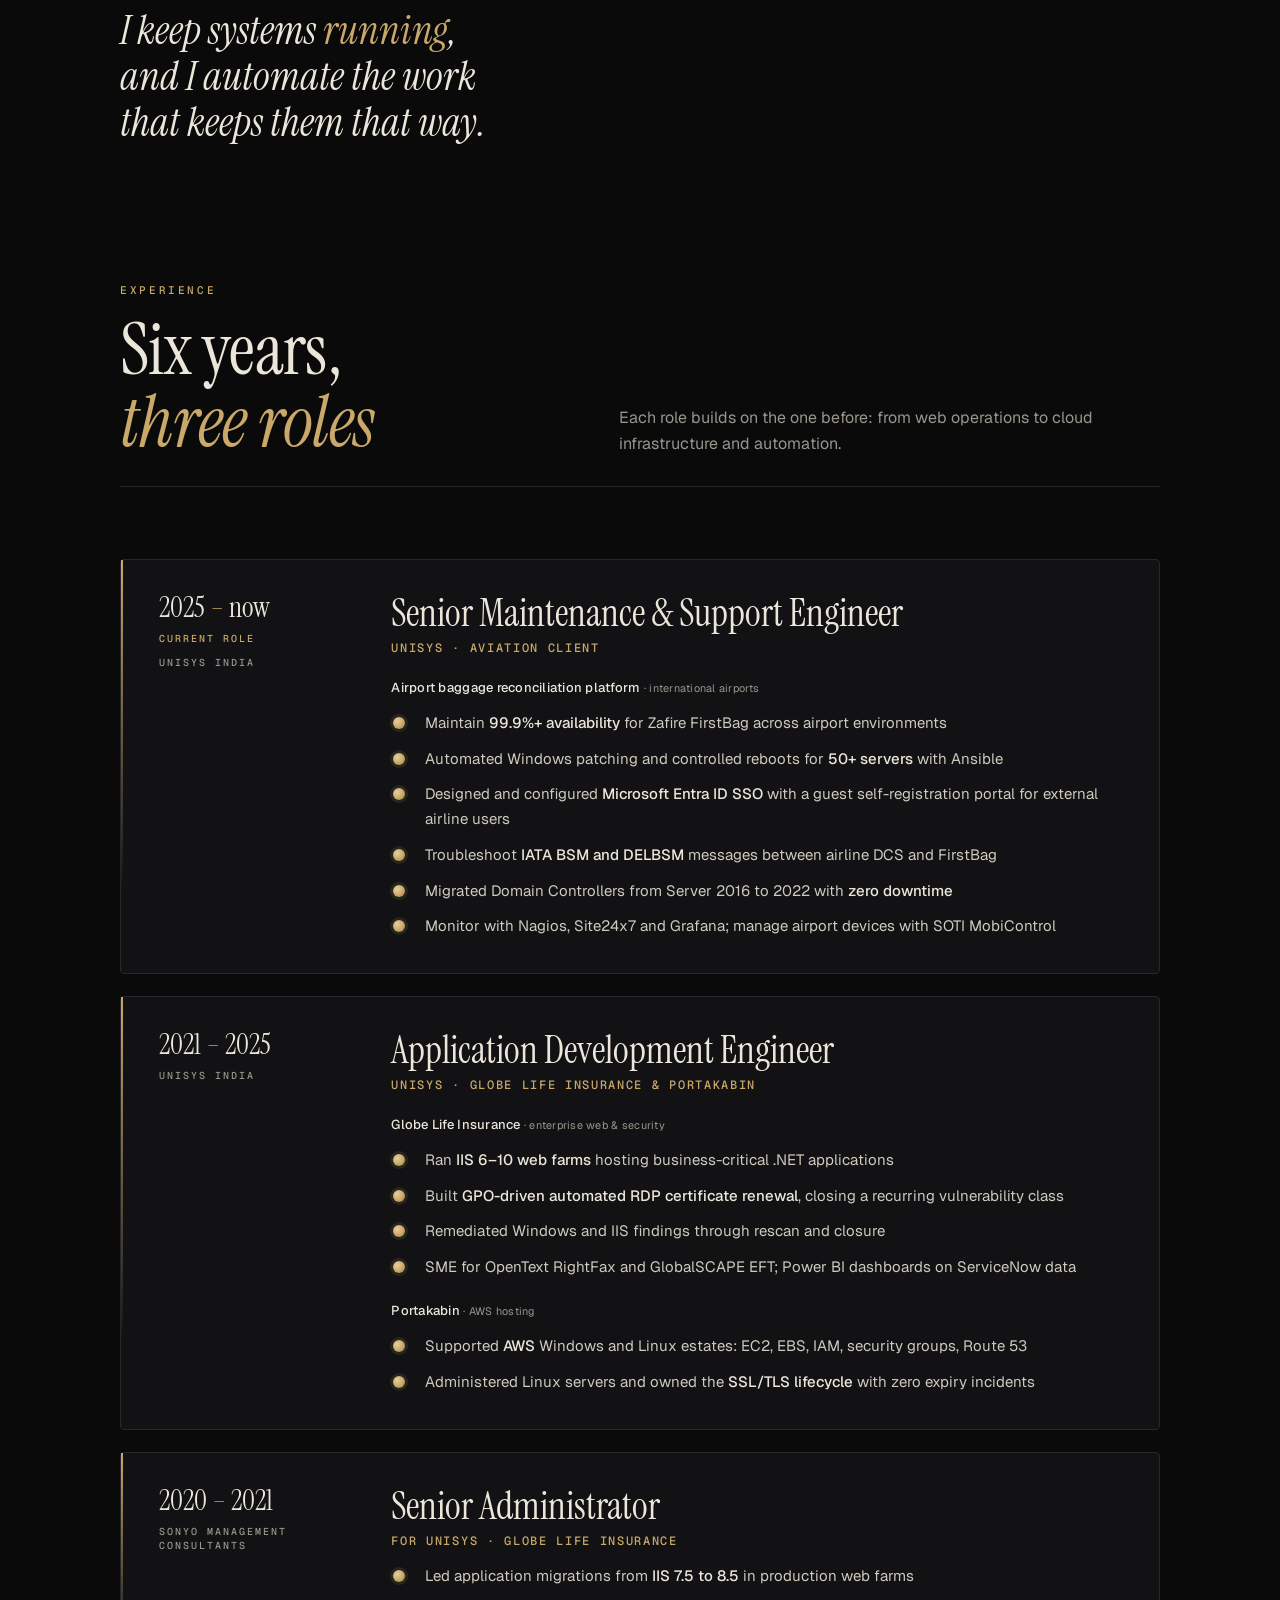
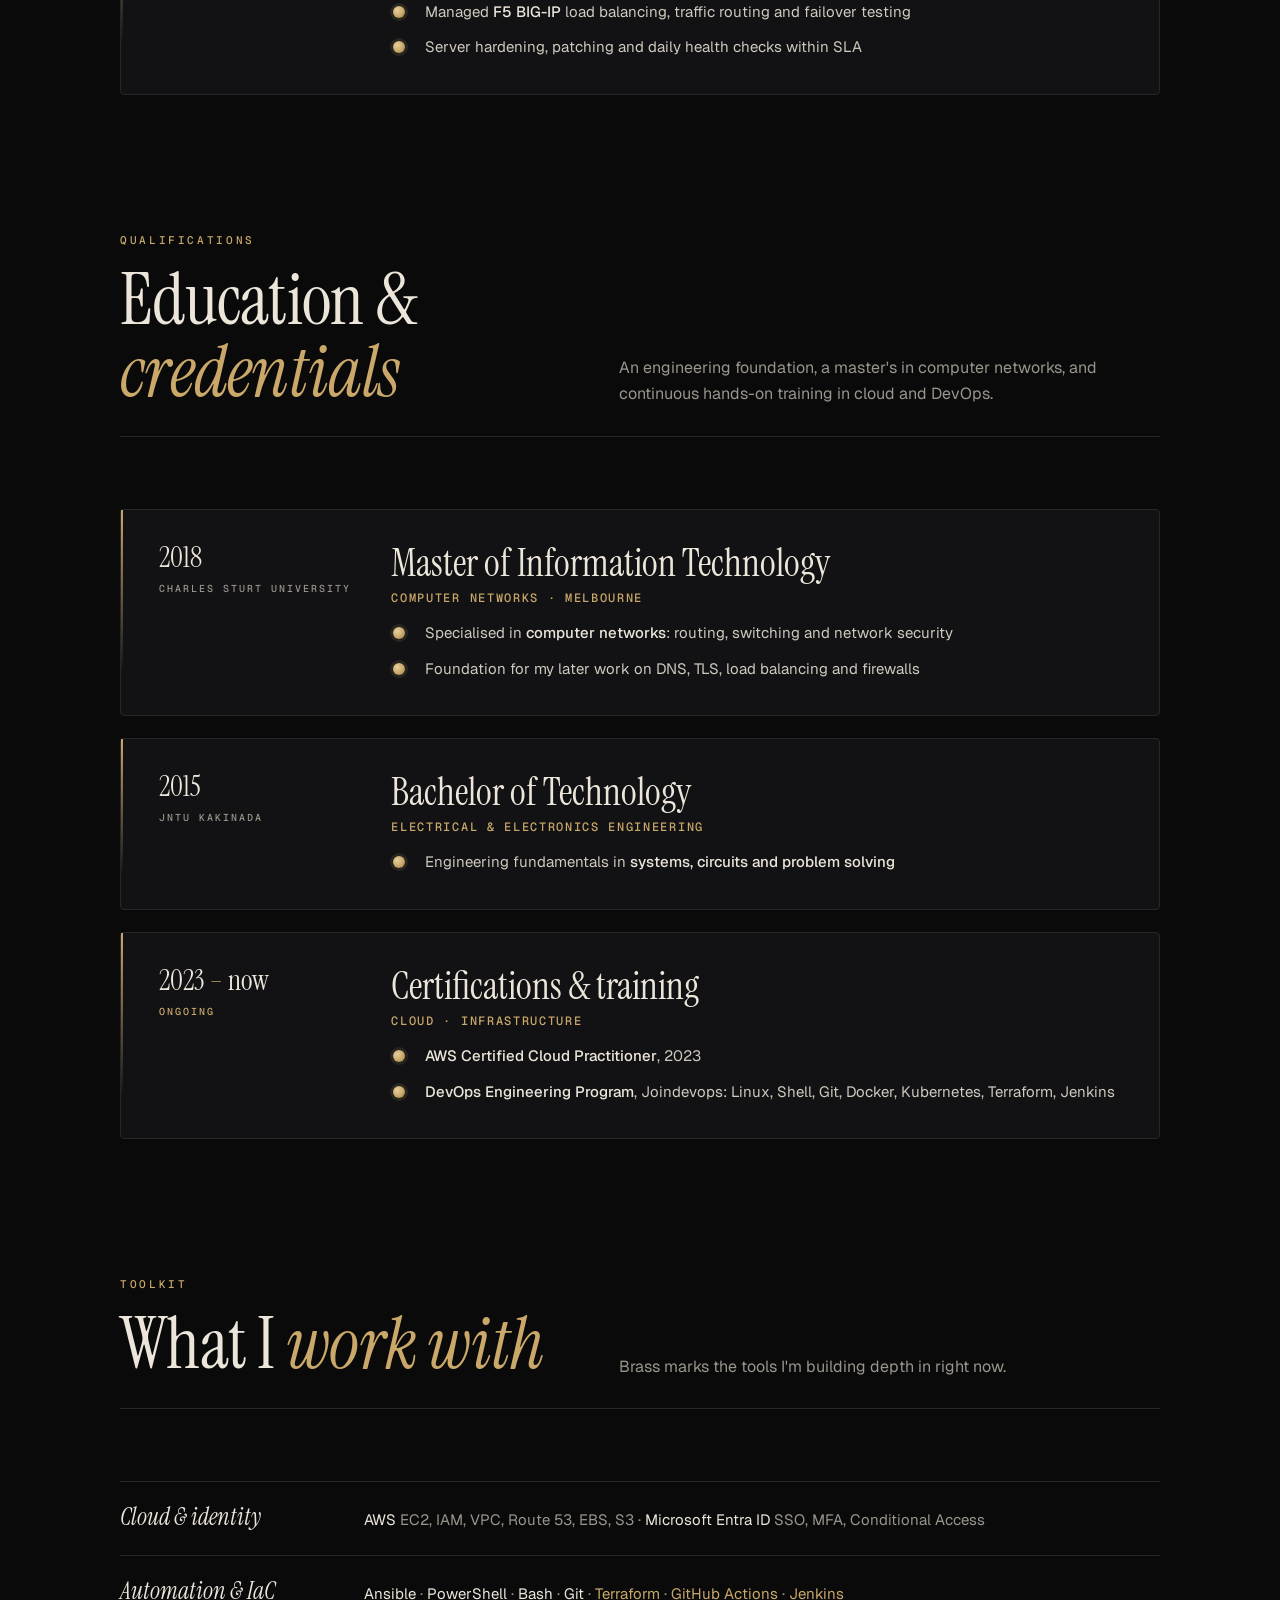
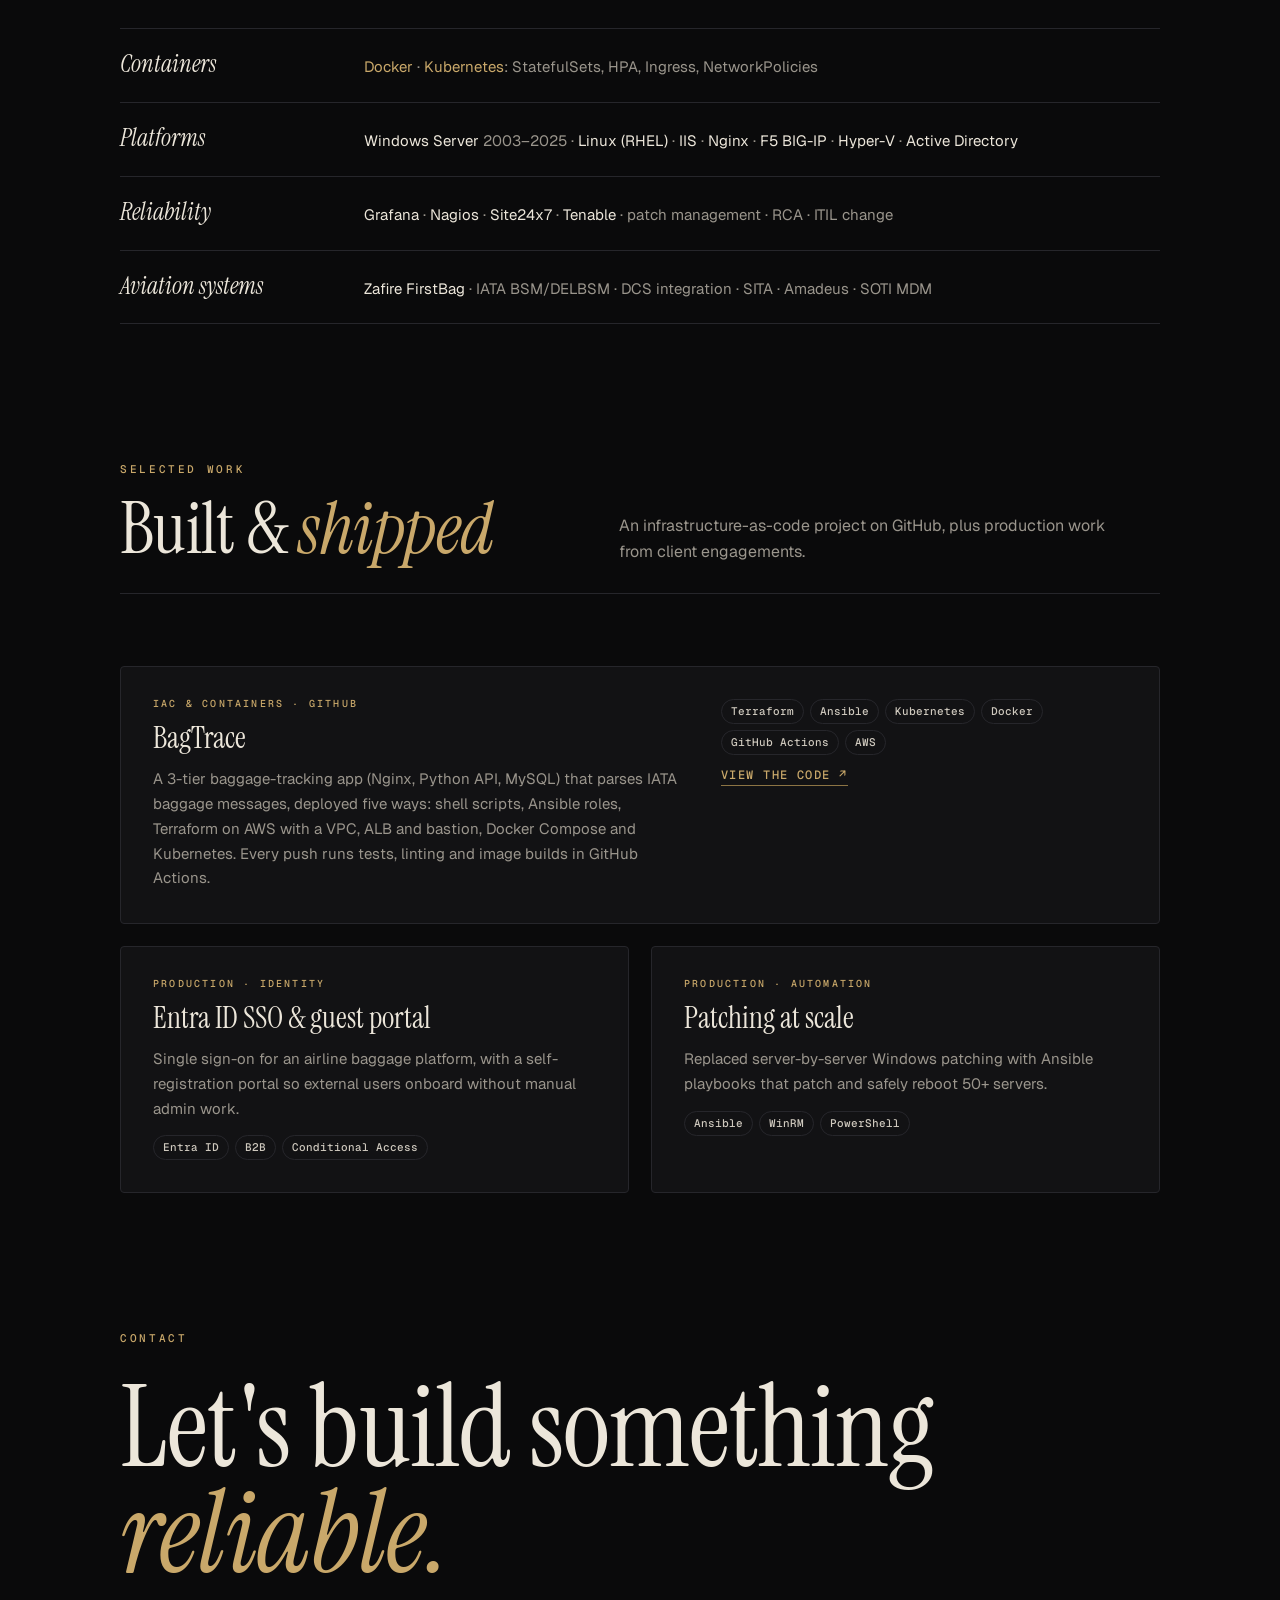
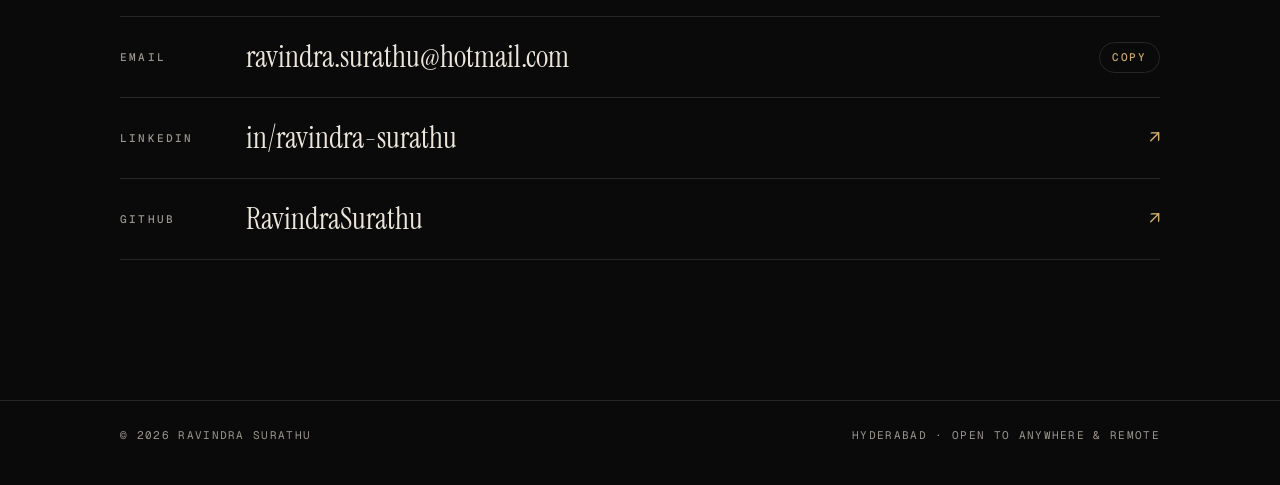
==== commit 6e4df1ea: "Add portrait to the About section Co-Authored-By: Claude Opus 5.5 <noreply@anthropic.com> Claude-Ses" ====
--- a/classic/index.html
+++ b/classic/index.html
@@ -94,6 +94,14 @@
 /* ---------- about ---------- */
 .about-grid{display:grid;grid-template-columns:minmax(0,1fr) minmax(0,1.6fr);gap:48px}
 .about-grid .quote{font:italic 400 clamp(28px,3.4vw,40px)/1.15 var(--serif);color:var(--ivory)}
+.portrait{position:relative;margin:0 0 34px;max-width:300px}
+.portrait .frame{position:relative}
+.portrait .frame::before{content:"";position:absolute;inset:14px -14px -14px 14px;border:1px solid var(--brass);border-radius:2px}
+.portrait img{position:relative;display:block;width:100%;height:auto;aspect-ratio:4/5;object-fit:cover;border-radius:2px;
+  filter:grayscale(1) contrast(1.05) brightness(.95);transition:filter .6s ease}
+.portrait:hover img{filter:none}
+.portrait figcaption{margin-top:26px;font:500 10px/1.4 var(--mono);letter-spacing:.2em;text-transform:uppercase;color:var(--ash)}
+@media (max-width:760px){.portrait{max-width:240px}}
 .about-grid .quote em{color:var(--brass)}
 .about-grid p{margin:0 0 16px;color:var(--ash);max-width:62ch}
 .about-grid p strong{color:var(--ivory);font-weight:500}
@@ -245,7 +253,7 @@
 <section id="about">
   <div class="wrap">
     <div class="about-grid rise">
-      <div><div class="label" style="margin-bottom:22px">About</div><div class="quote">I keep systems <em>running</em>, and I automate the work that keeps them that way.</div></div>
+      <div><div class="label" style="margin-bottom:22px">About</div><figure class="portrait"><div class="frame"><img src="[data-uri]" alt="Portrait of Ravindra Surathu" width="560" height="700"></div><figcaption>Ravindra Surathu · Hyderabad</figcaption></figure><div class="quote">I keep systems <em>running</em>, and I automate the work that keeps them that way.</div></div>
       <div>
         <p>I started in Windows and IIS administration and grew into the engineer teams call when production is on fire: <strong>vulnerability remediation, certificate lifecycles, load balancers, migrations and root-cause analysis</strong> across Production, UAT, DR and Development.</p>
         <p>Over time the repetitive work became something to automate. Today I patch fleets of servers with <strong>Ansible and PowerShell</strong>, run workloads on <strong>AWS</strong>, and configure identity with <strong>Microsoft Entra ID</strong>. Most recently I've supported a baggage reconciliation platform used at international airports, where 99.9% uptime is the baseline.</p>
